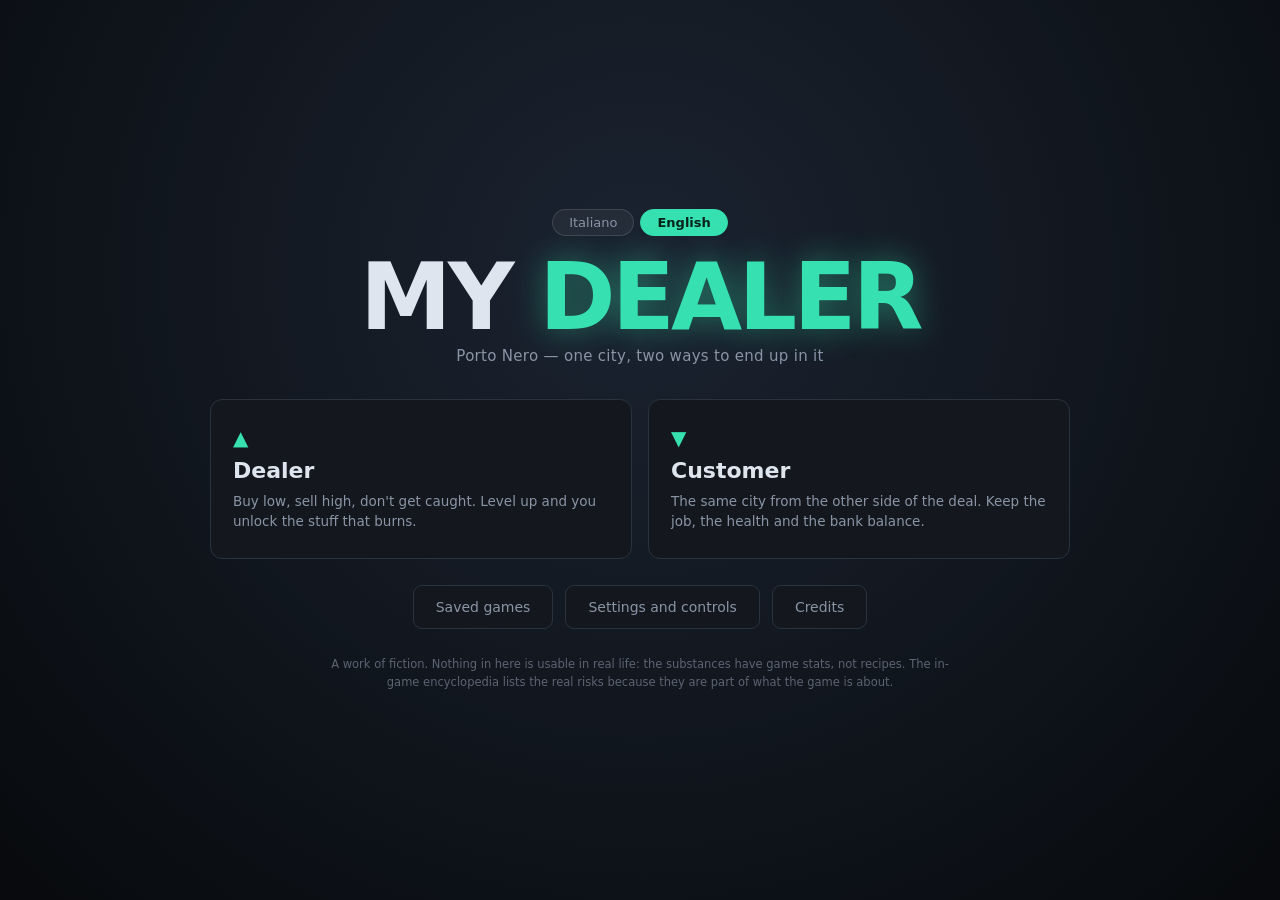
==== gioco.html @ 8abc5281 "My Dealer — build 2026-08-18 09:40" ====
<!DOCTYPE html>
<html lang="it">
<head>
<meta charset="utf-8" />
<meta name="viewport" content="width=device-width, initial-scale=1, maximum-scale=1, user-scalable=no, viewport-fit=cover" />
<meta name="mobile-web-app-capable" content="yes" />
<meta name="apple-mobile-web-app-capable" content="yes" />
<meta name="apple-mobile-web-app-status-bar-style" content="black-translucent" />
<meta name="theme-color" content="#0b0d10" />
<title>My Dealer — Porto Nero</title>
<link rel="icon" href="data:image/svg+xml,%3Csvg%20xmlns%3D%22http%3A%2F%2Fwww.w3.org%2F2000%2Fsvg%22%20viewBox%3D%220%200%2064%2064%22%3E%3Crect%20width%3D%2264%22%20height%3D%2264%22%20rx%3D%2214%22%20fill%3D%22%230b0d10%22%2F%3E%3Ctext%20x%3D%2232%22%20y%3D%2245%22%20font-family%3D%22Inter%2Csystem-ui%2Csans-serif%22%20font-size%3D%2238%22%20font-weight%3D%22900%22%20text-anchor%3D%22middle%22%20fill%3D%22%2336e0b0%22%3EM%3C%2Ftext%3E%3C%2Fsvg%3E" />
<link rel="stylesheet" href="./style.css?v=56e62c4a4919" />
<script>window.MYDEALER_IA_ENDPOINT="https://mura-m2.tail6d416d.ts.net:10000/mydealer-ia";</script>
</head>
<body>

<canvas id="scena"></canvas>
<div id="menu" class="schermo">
  <div class="menu-box">
    <div class="lingue" role="group" aria-label="Language">
      <button class="lingua" data-lingua="it" lang="it">Italiano</button>
      <button class="lingua" data-lingua="en" lang="en">English</button>
    </div>
    <h1 class="titolo">MY <span>DEALER</span></h1>
    <p class="sottotitolo" data-t="Porto Nero — una città, due modi di finirci dentro">Porto Nero — una città, due modi di finirci dentro</p>

    <div class="ruoli">
      <button class="ruolo" data-ruolo="dealer">
        <span class="ruolo-icona">▲</span>
        <strong data-t="Spacciatore">Spacciatore</strong>
        <em data-t="Comprare basso, vendere alto, non farsi prendere. Sali di livello e sblocchi merce che scotta.">Comprare basso, vendere alto, non farsi prendere. Sali di livello e sblocchi merce che scotta.</em>
      </button>
      <button class="ruolo" data-ruolo="cliente">
        <span class="ruolo-icona">▼</span>
        <strong data-t="Cliente">Cliente</strong>
        <em data-t="La stessa città dall'altra parte dello scambio. Tenere il lavoro, la salute e il conto in banca.">La stessa città dall'altra parte dello scambio. Tenere il lavoro, la salute e il conto in banca.</em>
      </button>
    </div>
    <section id="scelta-personaggio" class="scelta-personaggio" hidden aria-labelledby="scelta-personaggio-titolo">
      <button id="btn-indietro-ruolo" class="indietro" data-t="← Cambia ruolo">← Cambia ruolo</button>
      <p id="scelta-ruolo" class="scelta-ruolo"></p>
      <h2 id="scelta-personaggio-titolo" data-t="Scegli il tuo personaggio">Scegli il tuo personaggio</h2>
      <p class="scelta-aiuto" data-t="Solo aspetto: la storia e le statistiche restano uguali.">Solo aspetto: la storia e le statistiche restano uguali.</p>
      <div class="galleria-personaggi">
        <div id="personaggio-selezionato" class="personaggio-selezionato" aria-live="polite"></div>
        <div id="griglia-personaggi" class="griglia-personaggi" role="radiogroup" data-t-aria="Personaggi disponibili" aria-label="Personaggi disponibili"></div>
      </div>
      <div class="scelta-conferma">
        <label class="nome-giocatore" for="nome-giocatore">
          <span data-t="Come ti chiami?">Come ti chiami?</span>
          <input id="nome-giocatore" type="text" maxlength="24" autocomplete="nickname" data-t-ph="Inserisci il tuo nome" placeholder="Inserisci il tuo nome" />
          <small data-t="Questo sarà il tuo nome a Porto Nero.">Questo sarà il tuo nome a Porto Nero.</small>
        </label>
        <button id="btn-inizia-personaggio" class="btn-grande" data-t="Inizia la partita" disabled>Inizia la partita</button>
      </div>
    </section>

    <div class="menu-azioni">
      <button id="btn-continua" class="btn-grande" data-t="Continua la partita" hidden>Continua la partita</button>
      <button id="btn-caselle" class="btn-piano" data-t="Partite salvate">Partite salvate</button>
      <button id="btn-impostazioni" class="btn-piano" data-t="Impostazioni e comandi">Impostazioni e comandi</button>
      <button id="btn-info" class="btn-piano" data-t="Crediti">Crediti</button>
    </div>
    <p class="disclaimer" data-t="Opera di finzione. Nessuna informazione qui dentro è utilizzabile nella realtà: le sostanze hanno statistiche di gioco, non ricette. L'enciclopedia interna riporta i rischi reali perché fanno parte di ciò che il gioco racconta.">
      Opera di finzione. Nessuna informazione qui dentro è utilizzabile nella realtà: le sostanze
      hanno statistiche di gioco, non ricette. L'enciclopedia interna riporta i rischi reali perché
      fanno parte di ciò che il gioco racconta.
    </p>
  </div>
</div>
<div id="hud" hidden>
  <div class="hud-alto">
    <div id="obiettivo-corrente" class="riquadro obiettivo"></div>

    <div class="riquadro soldi">
      <div class="valore" id="hud-contanti">€ 0</div>
      <div class="etichetta" data-t="contanti">contanti</div>
    </div>

    <div class="riquadro tempo">
      <div class="valore" id="hud-ora">08:00</div>
      <div class="etichetta"><span id="hud-giorno" data-t="Giorno 1">Giorno 1</span> · <span id="hud-quartiere">—</span></div>
    </div>

    <div class="riquadro livello">
      <div class="etichetta nome-hud" id="hud-nome">—</div>
      <div class="valore" id="hud-livello">Lv 1</div>
      <div class="barra"><i id="hud-xp"></i></div>
    </div>

    <div class="riquadro heat">
      <div class="stelle" id="hud-stelle"></div>
      <div class="barra heat-barra"><i id="hud-heat"></i></div>
    </div>
  </div>
  <div class="hud-colonna-sx">
    <div class="hud-vitali" id="hud-vitali" hidden>
      <div class="vitale"><label data-t="Salute">Salute</label><div class="barra"><i id="v-salute"></i></div></div>
      <div class="vitale"><label data-t="Craving">Craving</label><div class="barra"><i id="v-craving"></i></div></div>
      <div class="vitale"><label data-t="Stamina">Stamina</label><div class="barra"><i id="v-stamina"></i></div></div>
    </div>

    <div class="zaino">
      <div class="zaino-testa">
        <span data-t="Zaino">Zaino</span>
        <span id="hud-capienza">0 / 60</span>
      </div>
      <div class="barra"><i id="hud-carico"></i></div>
      <ul id="hud-inventario"></ul>
    </div>
  </div>

  <div class="hud-radar">
    <canvas id="radar" width="200" height="200"></canvas>
    <div class="radar-legenda">
      <span class="pt verde"></span><span data-t="cliente">cliente</span>
      <span class="pt blu"></span><span data-t="polizia">polizia</span>
      <span class="pt giallo"></span><span data-t="spacciatori">spacciatori</span>
      <span class="pt viola quadrato"></span><span data-t="luoghi">luoghi</span>
    </div>
  </div>
  <div class="hud-scorciatoie" id="hud-scorciatoie">
    <button class="hud-mini storia" data-pannello="missioni" data-t-aria="Storia" data-t-titolo="Storia" aria-label="Storia" title="Storia">📖</button>
    <button class="hud-mini" data-pannello="telefono" data-t-aria="Cellulare" data-t-titolo="Cellulare" aria-label="Cellulare" title="Cellulare">📱</button>
    <button class="hud-mini" data-pannello="zaino" data-t-aria="Zaino" data-t-titolo="Zaino" aria-label="Zaino" title="Zaino">🎒</button>
    <button class="hud-mini" data-pannello="mercato" data-t-aria="Mercato" data-t-titolo="Mercato" aria-label="Mercato" title="Mercato">€</button>
    <button class="hud-mini" data-pannello="menu" data-t-aria="Menu" data-t-titolo="Menu" aria-label="Menu" title="Menu">☰</button>
  </div>

  <div id="prompt-interazione" class="prompt" hidden></div>
  <div id="hud-navigazione" class="hud-navigazione" hidden></div>
  <div id="chiamata-in-arrivo" class="chiamata-in-arrivo" hidden>
    <span class="chiamata-icona">☎</span><span><b id="chiamata-nome"></b><small data-t="Chiamata in arrivo">Chiamata in arrivo</small></span>
    <button id="chiamata-rifiuta" class="chiamata-rifiuta" data-t-aria="Rifiuta" aria-label="Rifiuta">×</button>
    <button id="chiamata-rispondi" class="chiamata-rispondi" data-t="Rispondi">Rispondi</button>
  </div>
  <div id="tostini"></div>
  <div class="hud-tasti" id="hud-tasti"></div>
</div>
<div id="pannello" class="schermo" hidden>
  <div class="pannello-box">
    <div class="pannello-testa">
      <h2 id="pannello-titolo">—</h2>
      <button id="pannello-chiudi" data-t-aria="Chiudi" aria-label="Chiudi">✕</button>
    </div>
    <div id="pannello-corpo"></div>
  </div>
</div>
<div id="dialogo" class="schermo trasparente" hidden>
  <div class="dialogo-box">
    <div class="dialogo-testa">
      <div>
        <h3 id="dialogo-nome">—</h3>
        <span id="dialogo-ruolo" class="tag">—</span>
      </div>
      <button id="dialogo-chiudi" data-t-aria="Chiudi" aria-label="Chiudi">✕</button>
    </div>
    <p id="dialogo-battuta" class="battuta">—</p>
    <div id="dialogo-corpo"></div>
    <div id="dialogo-azioni" class="dialogo-azioni"></div>
  </div>
</div>

<div id="velo-fine" class="schermo velo" hidden>
  <div class="fine-box">
    <h2 id="fine-titolo">—</h2>
    <p id="fine-testo">—</p>
    <button id="fine-ok" class="btn-grande" data-t="Continua">Continua</button>
  </div>
</div>

<div id="effetto-sballo"></div>
<div id="caricamento" class="schermo" hidden><div class="spinner"></div><p data-t="Costruisco Porto Nero…">Costruisco Porto Nero…</p></div>

<script type="module" src="./gioco.js?v=50b378410981"></script>
</body>
</html>
---- style.css ----
:root{--sfondo: #0b0d10;--pannello: #14181e;--pannello-alto: #1b212a;--bordo: #2a323e;--testo: #dfe5ee;--testo-fioco: #8a94a5;--neon: #36e0b0;--neon-2: #4d9bff;--oro: #f0c040;--male: #ff5a5a;--viola: #9b7bff;--raggio: 12px;--mono: ui-monospace, "SF Mono", "JetBrains Mono", Menlo, monospace}*{box-sizing:border-box;margin:0;padding:0}html,body{height:100%;background:var(--sfondo);color:var(--testo);font-family:Inter,system-ui,-apple-system,Segoe UI,sans-serif;overflow:hidden;-webkit-font-smoothing:antialiased}#scena{position:fixed;inset:0;width:100vw;height:100vh;height:100dvh;display:block}kbd{font-family:var(--mono);font-size:11px;background:var(--pannello-alto);border:1px solid var(--bordo);border-bottom-width:2px;border-radius:4px;padding:1px 5px;color:var(--testo)}button{font:inherit;color:inherit;cursor:pointer;border:none;background:none}.schermo{position:fixed;inset:0;z-index:40;display:flex;align-items:center;justify-content:center;background:radial-gradient(ellipse at 50% 30%,#1e2837d9,#080a0df7);backdrop-filter:blur(6px);padding:24px}.schermo.trasparente{background:linear-gradient(to top,#080a0deb,#080a0d59);backdrop-filter:blur(2px);align-items:flex-end;padding-bottom:6vh}.schermo[hidden]{display:none}#menu{overflow-y:auto}.menu-box{max-width:860px;width:100%;text-align:center}.lingue{display:flex;gap:6px;justify-content:center;margin-bottom:18px}.lingua{background:#ffffff0d;color:var(--testo-fioco);border:1px solid rgba(255,255,255,.12);border-radius:999px;padding:5px 16px;font-size:13px;cursor:pointer;transition:background .15s,color .15s,border-color .15s}.lingua:hover{color:#fff;border-color:#ffffff47}.lingua.attiva{background:var(--neon);border-color:var(--neon);color:#06231b;font-weight:700}.titolo{font-size:clamp(44px,9vw,92px);font-weight:900;letter-spacing:-.04em;line-height:.95;margin-bottom:6px}.titolo span{color:var(--neon);text-shadow:0 0 32px rgba(54,224,176,.45)}.sottotitolo{color:var(--testo-fioco);font-size:15px;margin-bottom:34px;letter-spacing:.02em}.ruoli{display:grid;grid-template-columns:1fr 1fr;gap:16px;margin-bottom:26px}.ruoli[hidden],.menu-azioni[hidden],.scelta-personaggio[hidden]{display:none}@media(max-width:700px){.ruoli{grid-template-columns:1fr}.menu-box{margin:auto 0;padding:18px 0}}.ruolo{background:var(--pannello);border:1px solid var(--bordo);border-radius:var(--raggio);padding:26px 22px;text-align:left;transition:.18s;display:flex;flex-direction:column;gap:8px}.ruolo:hover{border-color:var(--neon);background:var(--pannello-alto);transform:translateY(-3px)}.ruolo-icona{color:var(--neon);font-size:20px}.ruolo strong{font-size:22px;font-weight:800}.ruolo em{font-style:normal;color:var(--testo-fioco);font-size:13.5px;line-height:1.5}.scelta-personaggio{max-width:920px;margin:0 auto 18px;text-align:left}.indietro{color:var(--testo-fioco);font-size:13px;margin-bottom:15px}.indietro:hover{color:var(--neon)}.scelta-ruolo{color:var(--neon);font:700 11px var(--mono);text-transform:uppercase;letter-spacing:.12em;margin-bottom:5px}.scelta-personaggio h2{font-size:clamp(25px,4vw,38px);line-height:1}.scelta-aiuto{color:var(--testo-fioco);font-size:13px;margin:8px 0 16px}.galleria-personaggi{display:grid;grid-template-columns:minmax(230px,280px) minmax(0,1fr);gap:16px;align-items:stretch}.personaggio-selezionato{width:100%;min-height:332px;display:flex;justify-content:center;overflow:hidden;border:1px solid #2a4d50;border-radius:12px;background:#111922;box-shadow:inset 0 1px #ffffff0b,0 12px 30px #0003}.personaggio-selezionato img{width:100%;height:100%;object-fit:cover;object-position:center;filter:contrast(1.04) saturate(.94);user-select:none}.griglia-personaggi{display:grid;grid-template-columns:repeat(5,minmax(0,1fr));align-content:space-between;gap:10px}.carta-personaggio{position:relative;aspect-ratio:.75;min-height:0;overflow:hidden;border:1px solid var(--bordo);border-radius:9px;background:#11171e;padding:3px;transition:border-color .16s,background .16s,transform .16s,box-shadow .16s}.anteprima-avatar{display:block;width:100%;height:100%;object-fit:cover;object-position:center;border-radius:6px;filter:contrast(1.03) saturate(.92);user-select:none}.carta-personaggio:after{content:"";position:absolute;right:7px;top:7px;width:8px;height:8px;border-radius:50%;background:#ffffff57;box-shadow:0 1px 4px #0000008c}.carta-personaggio:hover{border-color:#7eaaa5;background:#17231f;transform:translateY(-2px)}.carta-personaggio[aria-checked=true]{border-color:var(--neon);background:#17231f;box-shadow:0 0 0 1px #36e0b06b,0 8px 22px #00000047}.carta-personaggio[aria-checked=true]:after{width:20px;height:20px;right:6px;top:6px;background:var(--neon);color:#06231b;content:"\2713";display:grid;place-items:center;font-size:13px;font-weight:900}.carta-personaggio:focus-visible{outline:2px solid #fff;outline-offset:3px}.scelta-conferma{display:flex;align-items:end;justify-content:flex-end;gap:14px;margin-top:15px}.nome-giocatore{display:grid;gap:5px;flex:1;max-width:330px;color:var(--testo);font-size:13px}.nome-giocatore input{min-height:42px;border:1px solid var(--bordo);border-radius:8px;background:#111922;color:var(--testo);padding:0 12px;font:600 15px var(--sans);outline:none}.nome-giocatore input:focus{border-color:var(--neon);box-shadow:0 0 0 3px #36e0b01f}.nome-giocatore small{color:var(--testo-fioco);font-size:11px}.btn-grande:disabled{cursor:not-allowed;opacity:.45;filter:grayscale(.55);transform:none}@media(max-width:700px){.galleria-personaggi{display:block}.griglia-personaggi{grid-template-columns:repeat(2,minmax(0,1fr));gap:8px}.scelta-personaggio{max-height:calc(100vh - 36px);overflow:auto;padding:2px 2px 12px}.personaggio-selezionato{width:144px;min-height:192px;margin:0 auto 12px}.carta-personaggio{max-height:190px}.scelta-conferma{align-items:stretch;flex-direction:column}.nome-giocatore{max-width:none}.scelta-conferma .btn-grande{width:100%}}.menu-azioni{display:flex;gap:12px;justify-content:center;margin-bottom:26px}.btn-grande{background:var(--neon);color:#06231b;font-weight:800;font-size:15px;padding:13px 30px;border-radius:9px;transition:.15s}.btn-grande:hover{filter:brightness(1.12);transform:translateY(-1px)}.btn-piano{background:var(--pannello);border:1px solid var(--bordo);color:var(--testo-fioco);padding:13px 22px;border-radius:9px;font-size:14px}.btn-piano:hover{color:var(--testo);border-color:var(--testo-fioco)}.disclaimer{color:#5c6472;font-size:11.5px;line-height:1.6;max-width:620px;margin:0 auto}#hud{position:fixed;inset:0;z-index:10;pointer-events:none;font-size:13px}#hud[hidden]{display:none}.hud-alto{position:absolute;top:14px;left:50%;transform:translate(-50%);display:flex;flex-wrap:wrap;gap:10px;align-items:flex-start;justify-content:center;max-width:calc(100vw - 32px)}.riquadro{background:#0f1217d1;border:1px solid var(--bordo);border-radius:10px;padding:8px 14px;min-width:92px;text-align:center;backdrop-filter:blur(8px)}.riquadro .valore{font-family:var(--mono);font-size:17px;font-weight:700;letter-spacing:-.02em}.riquadro .etichetta{font-size:10px;color:var(--testo-fioco);text-transform:uppercase;letter-spacing:.09em;margin-top:2px}.nome-hud{max-width:132px;overflow:hidden;text-overflow:ellipsis;white-space:nowrap}.soldi .valore{color:var(--neon)}.barra{height:5px;background:#232a34;border-radius:3px;overflow:hidden;margin-top:6px}.barra i{display:block;height:100%;width:0%;background:var(--neon-2);transition:width .25s;border-radius:3px}.heat-barra i{background:linear-gradient(90deg,var(--oro),var(--male))}.stelle{display:flex;gap:3px;justify-content:center;height:17px;align-items:center}.stelle span{color:#2f3743;font-size:15px;line-height:1}.stelle span.on{color:var(--male);text-shadow:0 0 10px rgba(255,90,90,.6)}.hud-colonna-sx{position:absolute;top:14px;left:16px;width:232px;display:flex;flex-direction:column;gap:10px;max-height:calc(100vh - 300px)}.hud-vitali{background:#0f1217d1;border:1px solid var(--bordo);border-radius:10px;padding:10px 12px;backdrop-filter:blur(8px);flex:0 0 auto}.hud-vitali[hidden]{display:none}.vitale{margin-bottom:8px}.vitale:last-child{margin-bottom:0}.vitale label{font-size:10px;text-transform:uppercase;letter-spacing:.08em;color:var(--testo-fioco)}#v-salute{background:#4ad07a}#v-craving{background:linear-gradient(90deg,var(--viola),var(--male))}#v-stamina{background:var(--oro)}.zaino{background:#0f1217d1;border:1px solid var(--bordo);border-radius:10px;padding:10px 12px;backdrop-filter:blur(8px);display:flex;flex-direction:column;min-height:0}.zaino-testa{display:flex;justify-content:space-between;font-size:11px;color:var(--testo-fioco);text-transform:uppercase;letter-spacing:.07em;flex:0 0 auto}#hud-inventario{list-style:none;margin-top:8px;flex:1 1 auto;min-height:0;overflow:auto}#hud-inventario li{display:flex;justify-content:space-between;padding:3px 0;font-size:12.5px;border-bottom:1px solid rgba(42,50,62,.5)}#hud-inventario li:last-child{border:none}#hud-inventario .q{font-family:var(--mono);color:var(--testo-fioco)}#hud-inventario .vuoto{color:#4d5665;font-style:italic;justify-content:center}.hud-radar{position:absolute;bottom:52px;left:16px;text-align:center}#radar{width:176px;height:176px;border-radius:50%;background:#0a0d11d9;border:1px solid var(--bordo);backdrop-filter:blur(8px)}.radar-legenda{font-size:10px;color:var(--testo-fioco);margin-top:6px;display:flex;gap:3px 7px;justify-content:center;align-items:center;flex-wrap:wrap}.pt{width:7px;height:7px;border-radius:50%;display:inline-block}.pt.verde{background:#36e07a}.pt.blu{background:#4d9bff}.pt.giallo{background:#f0c040}.pt.viola{background:#a875ff}.pt.quadrato{width:8px;height:8px;border-radius:1px}.prompt{position:absolute;bottom:22%;left:50%;transform:translate(-50%);background:#0f1217eb;border:1px solid var(--neon);border-radius:8px;padding:9px 18px;font-size:14px;box-shadow:0 0 26px #36e0b033}.prompt[hidden]{display:none}.prompt kbd{margin-right:6px;border-color:var(--neon);color:var(--neon)}.hud-navigazione{position:absolute;top:78px;left:50%;transform:translate(-50%);z-index:4;max-width:min(440px,calc(100vw - 32px));text-align:center;background:#4d1015ed;color:#ffe4e5;border:1px solid #ff4d54;border-radius:9px;padding:8px 14px;font-size:12px;line-height:1.35;box-shadow:0 0 22px #ff4d543d;backdrop-filter:blur(8px)}.hud-navigazione[hidden]{display:none}.chiamata-in-arrivo{position:absolute;top:14px;left:50%;z-index:12;transform:translate(-50%);display:flex;align-items:center;gap:9px;min-width:min(360px,calc(100vw - 24px));padding:8px 10px;border:1px solid #4edaa8;border-radius:11px;background:#0c231df5;box-shadow:0 0 26px #36e0b04d;color:var(--testo)}.chiamata-in-arrivo[hidden]{display:none}.chiamata-icona{width:29px;height:29px;display:grid;place-items:center;border-radius:50%;background:var(--neon);color:#09241d;font-size:16px;animation:chiamataPulsa .9s ease-in-out infinite alternate}.chiamata-in-arrivo b,.chiamata-in-arrivo small{display:block}.chiamata-in-arrivo b{font-size:12px}.chiamata-in-arrivo small{color:var(--testo-fioco);font-size:10px}.chiamata-in-arrivo button{min-height:30px;border-radius:8px;padding:0 10px;font-size:11px}.chiamata-rifiuta{margin-left:auto;background:#4a252a;color:#ffd9db;border:1px solid #96515a}.chiamata-rispondi{background:var(--neon);color:#08251c;font-weight:700}@keyframes chiamataPulsa{to{transform:scale(1.11);box-shadow:0 0 12px var(--neon)}}.riquadro.obiettivo{max-width:250px;text-align:right;min-width:0;font-size:12px;color:var(--testo-fioco);line-height:1.55;padding:8px 12px}.riquadro.obiettivo:empty{display:none}.riquadro.obiettivo b{color:var(--testo);display:block;font-size:12.5px;margin-bottom:3px}.riquadro.obiettivo .fatto{color:var(--neon);text-decoration:line-through;opacity:.6}.hud-scorciatoie{position:absolute;right:18px;top:92px;display:flex;flex-direction:column;gap:10px}.hud-mini{pointer-events:auto;touch-action:none;cursor:pointer;width:48px;height:48px;border-radius:14px;background:#131922cc;border:1px solid var(--bordo);color:var(--testo);font:inherit;font-size:18px;display:grid;place-items:center;backdrop-filter:blur(8px)}.hud-mini:hover{border-color:var(--testo-fioco)}.hud-mini.storia{border-color:var(--neon);color:var(--neon)}.hud-tasti{position:absolute;bottom:16px;left:200px;right:200px;text-align:center;font-size:11px;color:#59616f;line-height:1.9}.hud-tasti .riga{display:inline-block;max-width:100%;background:#0c0f149e;border-radius:8px;padding:3px 12px;backdrop-filter:blur(6px)}.hud-tasti .voce{white-space:nowrap}.hud-tasti .sep{opacity:.45;margin:0 3px}@media(max-width:1100px){.hud-tasti .voce.p2{display:none}}@media(max-width:780px){.hud-tasti .voce.p1{display:none}}#tostini{position:absolute;top:96px;left:50%;transform:translate(-50%);display:flex;flex-direction:column;gap:7px;align-items:center}.tostino{background:#14181ef0;border-left:3px solid var(--neon-2);border-radius:6px;padding:9px 16px;font-size:13px;max-width:440px;animation:entra .25s ease-out;box-shadow:0 6px 24px #00000080}.tostino.ok{border-color:var(--neon)}.tostino.male{border-color:var(--male)}.tostino.attenzione{border-color:var(--oro)}@keyframes entra{0%{opacity:0;transform:translateY(-10px)}}.pannello-box{background:var(--pannello);border:1px solid var(--bordo);border-radius:14px;width:min(920px,100%);max-height:84vh;display:flex;flex-direction:column;box-shadow:0 24px 80px #0009}.pannello-testa{display:flex;justify-content:space-between;align-items:center;padding:18px 22px;border-bottom:1px solid var(--bordo)}.pannello-testa h2{font-size:19px;font-weight:800;letter-spacing:-.01em}.pannello-testa button,.dialogo-testa button{color:var(--testo-fioco);font-size:18px;padding:4px 8px;border-radius:6px}.pannello-testa button:hover,.dialogo-testa button:hover{background:var(--pannello-alto);color:var(--testo)}#pannello-corpo{padding:20px 22px;overflow:auto}.griglia{display:grid;gap:10px}.griglia.due{grid-template-columns:1fr 1fr}.griglia.tre{grid-template-columns:repeat(3,1fr)}@media(max-width:760px){.griglia.due,.griglia.tre{grid-template-columns:1fr}}.casella{display:flex;flex-direction:column}.casella .riga-azione{margin-top:auto;padding-top:10px;flex-wrap:wrap}.casella.vuota{opacity:.72}.scheda{background:var(--pannello-alto);border:1px solid var(--bordo);border-radius:10px;padding:13px 15px}.scheda h4{font-size:14px;margin-bottom:5px;display:flex;justify-content:space-between;align-items:center;gap:8px}.scheda p{font-size:12.5px;color:var(--testo-fioco);line-height:1.55}.scheda.bloccata{opacity:.45}.tag{font-size:10px;text-transform:uppercase;letter-spacing:.08em;padding:2px 7px;border-radius:20px;border:1px solid var(--bordo);color:var(--testo-fioco);white-space:nowrap}.tag.t1{color:#5fbf6a;border-color:#5fbf6a55}.tag.t2{color:var(--viola);border-color:#9b7bff55}.tag.t3{color:var(--male);border-color:#d0505055}.tag.t4{color:#aab0bb;border-color:#8a8f9a55}.tag.su{color:var(--neon);border-color:#36e0b055}.tag.giu{color:var(--male);border-color:#ff5a5a55}table{width:100%;border-collapse:collapse;font-size:13px}th,td{text-align:left;padding:8px 10px;border-bottom:1px solid var(--bordo)}th{font-size:10.5px;text-transform:uppercase;letter-spacing:.08em;color:var(--testo-fioco);font-weight:600}td.num,th.num{text-align:right;font-family:var(--mono)}tr.evidenza td{background:#36e0b00f}.riga-azione{display:flex;gap:8px;align-items:center}.btn{background:var(--pannello-alto);border:1px solid var(--bordo);color:var(--testo);padding:7px 13px;border-radius:7px;font-size:12.5px;transition:.14s;white-space:nowrap}.btn:hover:not(:disabled){border-color:var(--neon);color:var(--neon)}.btn:disabled{opacity:.35;cursor:not-allowed}.btn.primario{background:var(--neon);color:#06231b;border-color:var(--neon);font-weight:700}.btn.primario:hover:not(:disabled){filter:brightness(1.1);color:#06231b}.btn.pericolo{border-color:#d0505055;color:var(--male)}.btn.pericolo:hover:not(:disabled){border-color:var(--male);background:#ff5a5a14;color:var(--male)}.nota{font-size:12px;color:var(--testo-fioco);line-height:1.6;margin-top:12px}.sezione-titolo{font-size:11px;text-transform:uppercase;letter-spacing:.1em;color:var(--testo-fioco);margin:20px 0 10px}.sezione-titolo:first-child{margin-top:0}input[type=range]{width:100%;accent-color:var(--neon)}input[type=number]{background:var(--sfondo);border:1px solid var(--bordo);border-radius:6px;color:var(--testo);padding:6px 8px;width:74px;font-family:var(--mono);font-size:13px}.dialogo-box{background:var(--pannello);border:1px solid var(--bordo);border-radius:14px;width:min(560px,100%);padding:20px 22px;box-shadow:0 24px 80px #000000a6}.dialogo-testa{display:flex;justify-content:space-between;align-items:flex-start;margin-bottom:12px}.dialogo-testa h3{font-size:17px;font-weight:800}.battuta{font-size:14px;line-height:1.6;color:var(--testo);margin-bottom:16px;font-style:italic}.dialogo-azioni{display:flex;gap:8px;margin-top:16px;flex-wrap:wrap}.dialogo-ia{margin-top:12px;padding-top:12px;border-top:1px solid var(--bordo)}.dialogo-ia label{display:block;margin-bottom:6px;color:var(--testo-fioco);font-size:11px;text-transform:uppercase;letter-spacing:.08em}.dialogo-ia-riga{display:flex;gap:7px}.dialogo-ia input{min-width:0;flex:1;background:var(--sfondo);color:var(--testo);border:1px solid var(--bordo);border-radius:7px;padding:8px 9px;font:inherit;font-size:13px}.dialogo-ia input:focus{outline:none;border-color:var(--neon)}.dialogo-ia small{display:block;min-height:15px;margin-top:5px;color:var(--testo-fioco);font-size:11px}.trattativa{background:var(--pannello-alto);border-radius:10px;padding:14px}.trattativa-riga{display:flex;justify-content:space-between;font-size:13px;padding:4px 0}.trattativa-riga b{font-family:var(--mono)}.trattativa select{background:var(--pannello);color:var(--testo);border:1px solid var(--bordo);border-radius:8px;padding:9px 10px;font:inherit;font-size:14px;margin-top:4px}.trattativa select:focus{outline:none;border-color:var(--neon)}.prezzo-grande{font-family:var(--mono);font-size:27px;font-weight:700;color:var(--neon);text-align:center;margin:8px 0}.umore{height:4px;background:#232a34;border-radius:2px;overflow:hidden;margin-top:10px}.umore i{display:block;height:100%;background:linear-gradient(90deg,var(--male),var(--oro),var(--neon));transition:width .2s}.velo{background:#06080bf2;z-index:60}.fine-box{max-width:520px;text-align:center}.fine-box h2{font-size:34px;font-weight:900;margin-bottom:14px;letter-spacing:-.02em}.fine-box p{color:var(--testo-fioco);line-height:1.7;margin-bottom:24px;font-size:14.5px}#effetto-sballo{position:fixed;inset:0;z-index:8;pointer-events:none;opacity:0;background:radial-gradient(ellipse at center,transparent 35%,rgba(155,123,255,.28) 100%);transition:opacity .6s}#effetto-sballo.rosso{background:radial-gradient(ellipse at center,transparent 20%,rgba(255,60,60,.4) 100%)}#caricamento{z-index:90;flex-direction:column;gap:18px;color:var(--testo-fioco);font-size:14px}.spinner{width:34px;height:34px;border:3px solid var(--bordo);border-top-color:var(--neon);border-radius:50%;animation:gira .8s linear infinite}@keyframes gira{to{transform:rotate(360deg)}}::-webkit-scrollbar{width:9px;height:9px}::-webkit-scrollbar-track{background:transparent}::-webkit-scrollbar-thumb{background:var(--bordo);border-radius:5px}::-webkit-scrollbar-thumb:hover{background:#3a4450}#cellulare{position:fixed;right:22px;bottom:22px;z-index:30;width:min(322px,calc(100vw - 28px));height:min(620px,calc(100dvh - 28px));pointer-events:auto;animation:telSu .22s ease-out}#cellulare[hidden]{display:none}@keyframes telSu{0%{opacity:0;transform:translateY(26px)}}.tel-corpo{width:100%;height:100%;background:#0a0c10;border:2px solid #262d38;border-radius:30px;box-shadow:0 24px 70px #000000bf,inset 0 0 0 1px #ffffff0a;display:flex;flex-direction:column;overflow:hidden;position:relative}.tel-notch{position:absolute;top:0;left:50%;transform:translate(-50%);width:104px;height:20px;background:#262d38;border-radius:0 0 12px 12px;z-index:2}.tel-barra{display:flex;justify-content:space-between;align-items:center;min-height:52px;padding:27px 18px 6px;font-size:11px;color:var(--testo-fioco);font-family:var(--mono);flex-shrink:0}.tel-barra #tel-titolo{flex:1;min-width:0;margin:0 8px;overflow:hidden;text-overflow:ellipsis;white-space:nowrap;text-align:center;color:var(--testo);font-family:inherit;font-weight:700;font-size:12px}.tel-azioni-barra{display:inline-flex;align-items:center;gap:7px}.tel-chiudi{width:24px;height:24px;border-radius:50%;padding:0;line-height:20px;color:#dce4ea;background:#252d37;border:1px solid #43505e;font-size:19px;font-family:Arial,sans-serif;cursor:pointer}.tel-chiudi:hover,.tel-chiudi:active{color:#fff;border-color:#ff6970;background:#5b2930}.tel-schermo{flex:1;min-height:0;overflow-y:auto;padding:12px 14px;display:flex;flex-direction:column}.tel-home{height:34px;flex-shrink:0;border-top:1px solid #1c222b;background:#0d1015;color:#4d5665}.tel-home:after{content:"";display:block;width:92px;height:4px;background:#39424f;border-radius:3px;margin:0 auto}.tel-home:hover:after{background:var(--neon)}.tel-griglia{display:grid;grid-template-columns:1fr 1fr;gap:12px}.tel-app{background:var(--pannello-alto);border:1px solid var(--bordo);border-radius:16px;padding:18px 10px;display:flex;flex-direction:column;align-items:center;gap:8px;font-size:12px;position:relative;transition:.15s}.tel-app:hover{border-color:var(--neon);transform:translateY(-2px)}.tel-icona{font-size:24px;color:var(--neon)}.tel-badge{position:absolute;top:8px;right:10px;background:var(--male);color:#fff;font-size:10px;font-style:normal;min-width:18px;height:18px;line-height:18px;border-radius:9px;padding:0 5px;font-weight:700}.tel-badge:empty,.tel-badge:has(:empty){display:none}.tel-lista{display:flex;flex-direction:column;gap:8px}.tel-riga{background:var(--pannello-alto);border:1px solid var(--bordo);border-radius:10px;padding:10px 12px;text-align:left;width:100%;transition:.14s}.tel-riga:hover{border-color:var(--neon)}.tel-riga-alto{display:flex;justify-content:space-between;align-items:center;font-size:13px}.tel-riga-basso{font-size:11.5px;color:var(--testo-fioco);margin-top:3px}.tel-ruolo{margin-left:auto;margin-right:7px;padding:2px 5px;border-radius:7px;font-size:8px;letter-spacing:.05em;text-transform:uppercase;color:var(--testo-fioco);border:1px solid var(--bordo)}.tel-ruolo.spacciatore{color:var(--oro);border-color:#866927}.tel-ruolo.cliente{color:var(--neon);border-color:#25785c}.tel-fiducia{color:var(--neon);font-size:9px;letter-spacing:1px}.tel-app-attivo{color:var(--oro)}.tel-chat{min-height:0;display:flex;flex-direction:column;gap:7px;overflow-y:auto;overscroll-behavior:contain;-webkit-overflow-scrolling:touch;touch-action:pan-y;padding-bottom:8px}.tel-schermo.tel-chat-attiva{min-height:0;overflow:hidden;display:grid;grid-template-rows:minmax(0,1fr) auto auto}.tel-schermo.tel-chat-attiva .tel-chat{min-height:0}.tel-bolla{max-width:82%;padding:8px 11px;border-radius:14px;font-size:13px;line-height:1.42;position:relative}.tel-bolla i{display:block;font-size:9px;opacity:.5;font-style:normal;margin-top:3px;text-align:right}.tel-bolla.lui{background:var(--pannello-alto);border:1px solid var(--bordo);align-self:flex-start;border-bottom-left-radius:4px}.tel-bolla.io{background:#1e5f4e;align-self:flex-end;border-bottom-right-radius:4px}.tel-mini-mappa{position:relative;display:block;overflow:hidden;width:100%;min-height:90px;margin-top:8px;padding:10px;text-align:left;color:var(--testo);background:#162029;border:1px solid #3d5965;border-radius:9px;cursor:pointer}.tel-mini-mappa:hover{border-color:#ff6970}.tel-mini-strade{position:absolute;inset:-18px;opacity:.6;background:repeating-linear-gradient(32deg,transparent 0 20px,#536876 21px 24px,transparent 25px 46px),repeating-linear-gradient(115deg,transparent 0 25px,#425762 26px 29px,transparent 30px 55px)}.tel-mini-mappa b{position:absolute;left:50%;top:36%;transform:translate(-50%,-50%);color:#ff4d54;font-size:25px;text-shadow:0 1px 4px #111}.tel-mini-mappa strong,.tel-mini-mappa small{position:relative;z-index:1;display:block}.tel-mini-mappa strong{margin-top:38px;font-size:12px}.tel-mini-mappa small{margin-top:2px;color:#b7c4ca;font-size:10px}.tel-scrivi{display:flex;gap:6px;margin-top:8px;flex-shrink:0}.tel-scrivi input{flex:1;background:var(--sfondo);border:1px solid var(--bordo);border-radius:18px;color:var(--testo);padding:9px 14px;font-size:13px;font-family:inherit}.tel-scrivi input:focus{outline:none;border-color:var(--neon)}.tel-scrivi button{background:var(--neon);color:#06231b;border-radius:18px;padding:0 15px;font-weight:700;font-size:12px}.tel-suggerimenti{display:flex;flex-wrap:wrap;gap:5px;margin-top:8px;flex-shrink:0}.tel-suggerimenti button{font-size:10.5px;background:var(--pannello-alto);border:1px solid var(--bordo);border-radius:12px;padding:4px 9px;color:var(--testo-fioco)}.tel-suggerimenti button:hover{color:var(--neon);border-color:var(--neon)}.tel-scheda{background:var(--pannello-alto);border:1px solid var(--bordo);border-radius:10px;padding:11px 13px;font-size:12px;line-height:1.55;margin-bottom:9px}.tel-scheda b{font-size:13px}.tel-fioco{color:var(--testo-fioco)}.tel-ok{color:var(--neon)}.tel-male{color:var(--male)}.tel-vuoto{color:var(--testo-fioco);font-size:12.5px;line-height:1.65;text-align:center;margin-top:40px}.tel-nota{font-size:11px;color:#59616f;line-height:1.6;margin-top:14px}.tel-btn-male{margin-top:10px;width:100%;border:1px solid #d0505055;color:var(--male);border-radius:8px;padding:8px;font-size:12px}.tel-btn-male:hover{background:#ff5a5a1a}.tel-scheda input{width:100%;margin-top:7px;background:var(--sfondo);border:1px solid var(--bordo);border-radius:8px;color:var(--testo);padding:7px 10px;font-size:12px;font-family:inherit}.tel-scheda input:focus{outline:none;border-color:var(--neon)}.tel-btn-ok{margin-top:9px;width:100%;background:var(--neon);color:#06231b;border-radius:8px;padding:8px;font-size:12px;font-weight:700}.tel-riga-box{display:flex;flex-direction:column}.tel-riga-azioni{display:flex;gap:6px;padding:4px 2px 0}.tel-riga-azioni button{font-size:10px;color:var(--testo-fioco);border:1px solid var(--bordo);border-radius:10px;padding:2px 8px}.tel-riga-azioni button:hover{color:var(--male);border-color:#d0505055}#touch{position:fixed;inset:0;z-index:8;pointer-events:none;touch-action:none}#touch[hidden]{display:none}.touch-zona{position:absolute;top:0;bottom:0;width:50%;pointer-events:auto;touch-action:none}#touch-sx{left:0}#touch-dx{right:0}#touch-stick{position:fixed;width:148px;height:148px;margin:-74px 0 0 -74px;border-radius:50%;border:2px solid #ffffff2e;background:#0c0f1444;pointer-events:none;backdrop-filter:blur(2px)}#touch-stick[hidden]{display:none}#touch-stick i{position:absolute;left:50%;top:50%;width:62px;height:62px;margin:0;border-radius:50%;transform:translate(-50%,-50%);background:#e8ecf24d;border:2px solid #ffffff5c}#touch-pulsanti{position:fixed;right:18px;bottom:22px;z-index:9;display:grid;grid-template-columns:repeat(2,auto);gap:12px;pointer-events:none}.touch-btn{pointer-events:auto;touch-action:none;width:74px;height:74px;border-radius:50%;background:#131922cc;border:2px solid #ffffff2e;color:var(--testo);font:inherit;font-size:14px;font-weight:600;display:grid;place-items:center}.touch-btn.grande{width:88px;height:88px;font-size:20px;border-color:var(--neon);color:var(--neon)}.touch-btn.premuto{background:var(--neon);color:#06131a}body.tattile .hud-tasti{right:210px}@media(max-width:900px){#hud{font-size:12px}.pannello-box{width:min(96vw,760px);max-height:88vh}.dialogo-box{width:min(94vw,560px)}#radar{width:140px;height:140px}.hud-tasti{left:168px;right:168px}body.tattile .hud-tasti{right:200px}#cellulare{right:calc(12px + env(safe-area-inset-right,0px));bottom:calc(12px + env(safe-area-inset-bottom,0px));width:min(322px,calc(100vw - 24px - env(safe-area-inset-right,0px)));height:min(620px,calc(100dvh - 24px - env(safe-area-inset-bottom,0px)));transform:none}}@media(max-width:1200px){.riquadro.obiettivo{order:9;flex-basis:100%;max-width:none;text-align:center}.hud-alto{left:264px;right:80px;transform:none;max-width:none}#tostini{top:190px}}@media(max-width:620px){.hud-alto{top:8px;left:8px;right:8px;max-width:none;gap:5px;justify-content:center}.hud-colonna-sx{top:146px}#tostini{top:256px}.riquadro{min-width:0;padding:5px 9px;border-radius:8px}.riquadro .etichetta{display:none}.riquadro .etichetta.nome-hud{display:block;max-width:76px;font-size:8px;letter-spacing:.05em}.riquadro .valore{font-size:14px}.stelle span{font-size:12px}.barra{margin-top:4px}.riquadro.obiettivo{font-size:11px;line-height:1.45;padding:6px 9px}.zaino{display:none}.hud-colonna-sx{max-height:none}#tostini{left:50%;width:92vw;align-items:stretch}.tostino{font-size:12px;padding:7px 11px;max-width:none}.hud-radar{bottom:62px;left:8px}#radar{width:96px;height:96px}.radar-legenda{font-size:9px;gap:4px;margin-top:4px}.hud-scorciatoie{top:150px;right:10px;gap:7px}.hud-mini{width:40px;height:40px;font-size:15px;border-radius:11px}.hud-tasti{left:140px;right:12px;font-size:9.5px;line-height:1.8;bottom:10px}body.tattile .hud-tasti{right:172px}.prompt{bottom:30%;font-size:12.5px;padding:7px 12px;max-width:88vw;text-align:center}.touch-btn{width:62px;height:62px;font-size:12px}.touch-btn.grande{width:74px;height:74px;font-size:18px}.pannello-box,.dialogo-box{padding:16px 14px}.tab-comandi td,.tab-comandi th{padding:6px 4px;font-size:12px}.btn.tasto{min-width:78px;font-size:11.5px}}@media(max-height:460px){.hud-alto{top:6px}.riquadro .etichetta{display:none}.riquadro .etichetta.nome-hud{display:block;max-width:74px;font-size:8px;letter-spacing:.04em}.zaino{display:none}.hud-colonna-sx{max-height:none}.hud-radar{bottom:34px}#radar{width:96px;height:96px}.radar-legenda{font-size:9px;margin-top:3px}.hud-scorciatoie{top:74px;gap:6px}.schermo{padding:10px}.pannello-box{max-height:94vh}}@media(pointer:coarse)and (orientation:landscape)and (max-height:540px){#hud{font-size:11px}.hud-alto{top:calc(5px + env(safe-area-inset-top,0px));left:calc(126px + env(safe-area-inset-left,0px));right:calc(8px + env(safe-area-inset-right,0px));transform:none;max-width:none;flex-wrap:nowrap;gap:4px;align-items:stretch;justify-content:center}.riquadro{min-width:0;padding:4px 7px;border-radius:7px}.riquadro .valore{font-size:13px}.riquadro .etichetta{display:none}.riquadro .etichetta.nome-hud{display:block;max-width:74px;font-size:8px;letter-spacing:.04em}.riquadro .barra{margin-top:3px;height:4px}.stelle{height:14px;gap:2px}.stelle span{font-size:12px}.riquadro.obiettivo{order:0;flex:0 1 clamp(172px,30vw,280px);flex-basis:clamp(172px,30vw,280px);max-width:clamp(172px,30vw,280px);min-width:0;max-height:64px;overflow:hidden;text-align:left;padding:5px 8px;font-size:10px;line-height:1.25}.riquadro.obiettivo b{display:block;margin-bottom:2px;font-size:10.5px;overflow:hidden;text-overflow:ellipsis;white-space:nowrap}.riquadro.obiettivo div:nth-of-type(n+2){display:none}.riquadro.obiettivo div:first-of-type{display:-webkit-box;overflow:hidden;-webkit-box-orient:vertical;-webkit-line-clamp:2}.hud-colonna-sx{top:calc(72px + env(safe-area-inset-top,0px));left:calc(8px + env(safe-area-inset-left,0px));width:112px;gap:6px;max-height:none}.hud-vitali{padding:6px 7px;border-radius:7px}.vitale{margin-bottom:4px}.vitale label{font-size:8px}.zaino{display:none}.hud-radar{left:calc(8px + env(safe-area-inset-left,0px));bottom:calc(10px + env(safe-area-inset-bottom,0px))}#radar{width:86px;height:86px}.radar-legenda{font-size:8px;gap:3px;margin-top:2px}.pt{width:6px;height:6px}.hud-scorciatoie{top:calc(76px + env(safe-area-inset-top,0px));right:calc(8px + env(safe-area-inset-right,0px));flex-direction:row;gap:4px}.hud-mini{width:40px;height:40px;border-radius:11px;font-size:15px}.hud-tasti{left:112px;right:148px;bottom:calc(4px + env(safe-area-inset-bottom,0px));font-size:9px;line-height:1.45}body.tattile .hud-tasti{right:148px}.hud-tasti .riga{padding:2px 7px}.prompt{bottom:25%;font-size:11px;padding:6px 10px;max-width:46vw}#tostini{top:calc(124px + env(safe-area-inset-top,0px));width:min(42vw,330px)}.tostino{font-size:11px;line-height:1.35;padding:6px 9px;max-width:none}#tostini .tostino:not(:last-child){display:none}#touch-stick{width:112px;height:112px;margin:-56px 0 0 -56px}#touch-stick i{width:46px;height:46px}#touch-pulsanti{right:calc(9px + env(safe-area-inset-right,0px));bottom:calc(8px + env(safe-area-inset-bottom,0px));gap:8px}.touch-btn{width:56px;height:56px;font-size:11px}.touch-btn.grande{width:64px;height:64px;font-size:18px}#cellulare{right:calc(8px + env(safe-area-inset-right,0px));bottom:calc(8px + env(safe-area-inset-bottom,0px));width:min(34vw,292px);height:min(84dvh,340px);transform:none}.tel-corpo{border-radius:20px}.tel-notch{width:76px;height:14px;border-radius:0 0 9px 9px}.tel-barra{min-height:38px;padding:18px 12px 4px;font-size:9px}.tel-barra #tel-titolo{font-size:10px}.tel-schermo{padding:8px 10px}.tel-home{height:26px}.tel-home:after{width:64px;height:3px}.tel-griglia{gap:7px}.tel-app{border-radius:10px;padding:9px 5px;gap:4px;font-size:10px}.tel-icona{font-size:18px}.tel-nota,.tel-riga-basso{font-size:10px}.tel-riga{padding:7px 8px}.tel-riga-alto{font-size:11px}.tel-bolla{padding:6px 8px;font-size:11px}.tel-scrivi input{padding:7px 9px;font-size:16px}.tel-scrivi button{padding:0 10px;font-size:10px}}.riga-spunta{display:flex;align-items:center;gap:9px;margin-top:10px;font-size:13px;cursor:pointer}.riga-spunta input{width:17px;height:17px;accent-color:var(--neon)}.tab-comandi td:first-child{color:var(--testo-fioco)}.btn.tasto{min-width:104px;font-family:var(--mono);font-size:12.5px;background:var(--pannello-alto);border:1px solid var(--bordo)}.btn.tasto:hover{border-color:var(--neon);color:var(--neon)}.btn.tasto.in-ascolto{border-color:var(--oro);color:var(--oro);background:#2a230f}.tel-puntini{display:flex;gap:5px;align-items:center;padding:12px 14px}.tel-puntini span{width:6px;height:6px;border-radius:50%;background:#8e99ab;animation:puntino 1.1s ease-in-out infinite}.tel-puntini span:nth-child(2){animation-delay:.16s}.tel-puntini span:nth-child(3){animation-delay:.32s}@keyframes puntino{0%,60%,to{transform:translateY(0);opacity:.45}30%{transform:translateY(-4px);opacity:1}}@media(prefers-reduced-motion:reduce){.tel-puntini span{animation:none}}
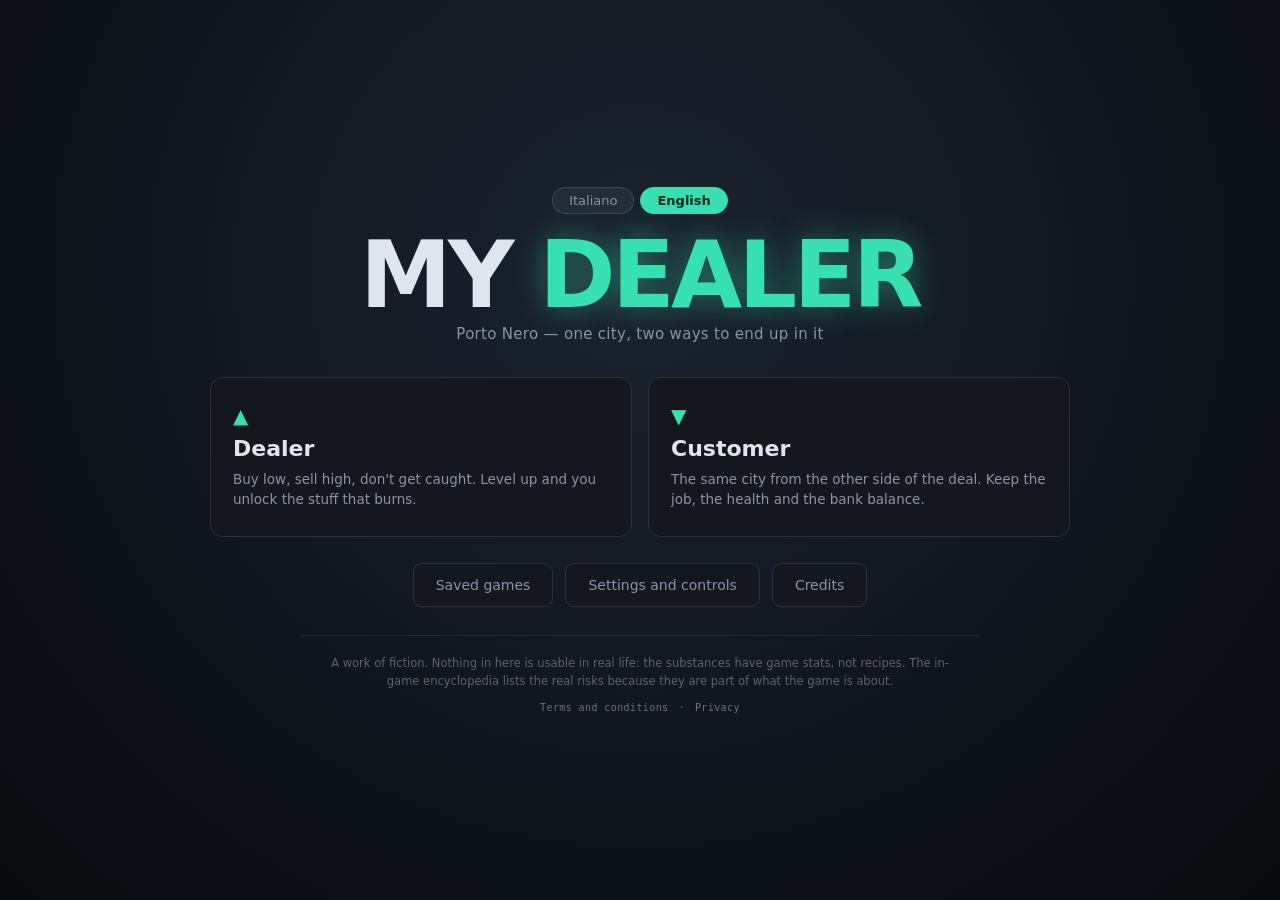
==== commit 941d22bb: "My Dealer — build 2026-08-18 19:07" ====
--- a/gioco.html
+++ b/gioco.html
@@ -9,7 +9,7 @@
 <meta name="theme-color" content="#0b0d10" />
 <title>My Dealer — Porto Nero</title>
 <link rel="icon" href="data:image/svg+xml,%3Csvg%20xmlns%3D%22http%3A%2F%2Fwww.w3.org%2F2000%2Fsvg%22%20viewBox%3D%220%200%2064%2064%22%3E%3Crect%20width%3D%2264%22%20height%3D%2264%22%20rx%3D%2214%22%20fill%3D%22%230b0d10%22%2F%3E%3Ctext%20x%3D%2232%22%20y%3D%2245%22%20font-family%3D%22Inter%2Csystem-ui%2Csans-serif%22%20font-size%3D%2238%22%20font-weight%3D%22900%22%20text-anchor%3D%22middle%22%20fill%3D%22%2336e0b0%22%3EM%3C%2Ftext%3E%3C%2Fsvg%3E" />
-<link rel="stylesheet" href="./style.css?v=56e62c4a4919" />
+<link rel="stylesheet" href="./style.css?v=cf862590ac92" />
 <script>window.MYDEALER_IA_ENDPOINT="https://mura-m2.tail6d416d.ts.net:10000/mydealer-ia";</script>
 </head>
 <body>
@@ -61,11 +61,18 @@
       <button id="btn-impostazioni" class="btn-piano" data-t="Impostazioni e comandi">Impostazioni e comandi</button>
       <button id="btn-info" class="btn-piano" data-t="Crediti">Crediti</button>
     </div>
-    <p class="disclaimer" data-t="Opera di finzione. Nessuna informazione qui dentro è utilizzabile nella realtà: le sostanze hanno statistiche di gioco, non ricette. L'enciclopedia interna riporta i rischi reali perché fanno parte di ciò che il gioco racconta.">
-      Opera di finzione. Nessuna informazione qui dentro è utilizzabile nella realtà: le sostanze
-      hanno statistiche di gioco, non ricette. L'enciclopedia interna riporta i rischi reali perché
-      fanno parte di ciò che il gioco racconta.
-    </p>
+    <footer class="menu-footer">
+      <p class="disclaimer" data-t="Opera di finzione. Nessuna informazione qui dentro è utilizzabile nella realtà: le sostanze hanno statistiche di gioco, non ricette. L'enciclopedia interna riporta i rischi reali perché fanno parte di ciò che il gioco racconta.">
+        Opera di finzione. Nessuna informazione qui dentro è utilizzabile nella realtà: le sostanze
+        hanno statistiche di gioco, non ricette. L'enciclopedia interna riporta i rischi reali perché
+        fanno parte di ciò che il gioco racconta.
+      </p>
+      <nav class="menu-legale" aria-label="Informazioni legali">
+        <a href="./terms.html" data-t="Termini e condizioni">Termini e condizioni</a>
+        <span aria-hidden="true">·</span>
+        <a href="./privacy.html" data-t="Privacy">Privacy</a>
+      </nav>
+    </footer>
   </div>
 </div>
 <div id="hud" hidden>
@@ -132,7 +139,7 @@
   <div id="chiamata-in-arrivo" class="chiamata-in-arrivo" hidden>
     <span class="chiamata-icona">☎</span><span><b id="chiamata-nome"></b><small data-t="Chiamata in arrivo">Chiamata in arrivo</small></span>
     <button id="chiamata-rifiuta" class="chiamata-rifiuta" data-t-aria="Rifiuta" aria-label="Rifiuta">×</button>
-    <button id="chiamata-rispondi" class="chiamata-rispondi" data-t="Rispondi">Rispondi</button>
+    <button id="chiamata-rispondi" class="chiamata-rispondi"><kbd id="chiamata-rispondi-tasto" class="chiamata-tasto">R</kbd> <span data-t="Rispondi">Rispondi</span></button>
   </div>
   <div id="tostini"></div>
   <div class="hud-tasti" id="hud-tasti"></div>
@@ -172,6 +179,6 @@
 <div id="effetto-sballo"></div>
 <div id="caricamento" class="schermo" hidden><div class="spinner"></div><p data-t="Costruisco Porto Nero…">Costruisco Porto Nero…</p></div>
 
-<script type="module" src="./gioco.js?v=50b378410981"></script>
+<script type="module" src="./gioco.js?v=393063153826"></script>
 </body>
 </html>
--- a/style.css
+++ b/style.css
@@ -1 +1 @@
-:root{--sfondo: #0b0d10;--pannello: #14181e;--pannello-alto: #1b212a;--bordo: #2a323e;--testo: #dfe5ee;--testo-fioco: #8a94a5;--neon: #36e0b0;--neon-2: #4d9bff;--oro: #f0c040;--male: #ff5a5a;--viola: #9b7bff;--raggio: 12px;--mono: ui-monospace, "SF Mono", "JetBrains Mono", Menlo, monospace}*{box-sizing:border-box;margin:0;padding:0}html,body{height:100%;background:var(--sfondo);color:var(--testo);font-family:Inter,system-ui,-apple-system,Segoe UI,sans-serif;overflow:hidden;-webkit-font-smoothing:antialiased}#scena{position:fixed;inset:0;width:100vw;height:100vh;height:100dvh;display:block}kbd{font-family:var(--mono);font-size:11px;background:var(--pannello-alto);border:1px solid var(--bordo);border-bottom-width:2px;border-radius:4px;padding:1px 5px;color:var(--testo)}button{font:inherit;color:inherit;cursor:pointer;border:none;background:none}.schermo{position:fixed;inset:0;z-index:40;display:flex;align-items:center;justify-content:center;background:radial-gradient(ellipse at 50% 30%,#1e2837d9,#080a0df7);backdrop-filter:blur(6px);padding:24px}.schermo.trasparente{background:linear-gradient(to top,#080a0deb,#080a0d59);backdrop-filter:blur(2px);align-items:flex-end;padding-bottom:6vh}.schermo[hidden]{display:none}#menu{overflow-y:auto}.menu-box{max-width:860px;width:100%;text-align:center}.lingue{display:flex;gap:6px;justify-content:center;margin-bottom:18px}.lingua{background:#ffffff0d;color:var(--testo-fioco);border:1px solid rgba(255,255,255,.12);border-radius:999px;padding:5px 16px;font-size:13px;cursor:pointer;transition:background .15s,color .15s,border-color .15s}.lingua:hover{color:#fff;border-color:#ffffff47}.lingua.attiva{background:var(--neon);border-color:var(--neon);color:#06231b;font-weight:700}.titolo{font-size:clamp(44px,9vw,92px);font-weight:900;letter-spacing:-.04em;line-height:.95;margin-bottom:6px}.titolo span{color:var(--neon);text-shadow:0 0 32px rgba(54,224,176,.45)}.sottotitolo{color:var(--testo-fioco);font-size:15px;margin-bottom:34px;letter-spacing:.02em}.ruoli{display:grid;grid-template-columns:1fr 1fr;gap:16px;margin-bottom:26px}.ruoli[hidden],.menu-azioni[hidden],.scelta-personaggio[hidden]{display:none}@media(max-width:700px){.ruoli{grid-template-columns:1fr}.menu-box{margin:auto 0;padding:18px 0}}.ruolo{background:var(--pannello);border:1px solid var(--bordo);border-radius:var(--raggio);padding:26px 22px;text-align:left;transition:.18s;display:flex;flex-direction:column;gap:8px}.ruolo:hover{border-color:var(--neon);background:var(--pannello-alto);transform:translateY(-3px)}.ruolo-icona{color:var(--neon);font-size:20px}.ruolo strong{font-size:22px;font-weight:800}.ruolo em{font-style:normal;color:var(--testo-fioco);font-size:13.5px;line-height:1.5}.scelta-personaggio{max-width:920px;margin:0 auto 18px;text-align:left}.indietro{color:var(--testo-fioco);font-size:13px;margin-bottom:15px}.indietro:hover{color:var(--neon)}.scelta-ruolo{color:var(--neon);font:700 11px var(--mono);text-transform:uppercase;letter-spacing:.12em;margin-bottom:5px}.scelta-personaggio h2{font-size:clamp(25px,4vw,38px);line-height:1}.scelta-aiuto{color:var(--testo-fioco);font-size:13px;margin:8px 0 16px}.galleria-personaggi{display:grid;grid-template-columns:minmax(230px,280px) minmax(0,1fr);gap:16px;align-items:stretch}.personaggio-selezionato{width:100%;min-height:332px;display:flex;justify-content:center;overflow:hidden;border:1px solid #2a4d50;border-radius:12px;background:#111922;box-shadow:inset 0 1px #ffffff0b,0 12px 30px #0003}.personaggio-selezionato img{width:100%;height:100%;object-fit:cover;object-position:center;filter:contrast(1.04) saturate(.94);user-select:none}.griglia-personaggi{display:grid;grid-template-columns:repeat(5,minmax(0,1fr));align-content:space-between;gap:10px}.carta-personaggio{position:relative;aspect-ratio:.75;min-height:0;overflow:hidden;border:1px solid var(--bordo);border-radius:9px;background:#11171e;padding:3px;transition:border-color .16s,background .16s,transform .16s,box-shadow .16s}.anteprima-avatar{display:block;width:100%;height:100%;object-fit:cover;object-position:center;border-radius:6px;filter:contrast(1.03) saturate(.92);user-select:none}.carta-personaggio:after{content:"";position:absolute;right:7px;top:7px;width:8px;height:8px;border-radius:50%;background:#ffffff57;box-shadow:0 1px 4px #0000008c}.carta-personaggio:hover{border-color:#7eaaa5;background:#17231f;transform:translateY(-2px)}.carta-personaggio[aria-checked=true]{border-color:var(--neon);background:#17231f;box-shadow:0 0 0 1px #36e0b06b,0 8px 22px #00000047}.carta-personaggio[aria-checked=true]:after{width:20px;height:20px;right:6px;top:6px;background:var(--neon);color:#06231b;content:"\2713";display:grid;place-items:center;font-size:13px;font-weight:900}.carta-personaggio:focus-visible{outline:2px solid #fff;outline-offset:3px}.scelta-conferma{display:flex;align-items:end;justify-content:flex-end;gap:14px;margin-top:15px}.nome-giocatore{display:grid;gap:5px;flex:1;max-width:330px;color:var(--testo);font-size:13px}.nome-giocatore input{min-height:42px;border:1px solid var(--bordo);border-radius:8px;background:#111922;color:var(--testo);padding:0 12px;font:600 15px var(--sans);outline:none}.nome-giocatore input:focus{border-color:var(--neon);box-shadow:0 0 0 3px #36e0b01f}.nome-giocatore small{color:var(--testo-fioco);font-size:11px}.btn-grande:disabled{cursor:not-allowed;opacity:.45;filter:grayscale(.55);transform:none}@media(max-width:700px){.galleria-personaggi{display:block}.griglia-personaggi{grid-template-columns:repeat(2,minmax(0,1fr));gap:8px}.scelta-personaggio{max-height:calc(100vh - 36px);overflow:auto;padding:2px 2px 12px}.personaggio-selezionato{width:144px;min-height:192px;margin:0 auto 12px}.carta-personaggio{max-height:190px}.scelta-conferma{align-items:stretch;flex-direction:column}.nome-giocatore{max-width:none}.scelta-conferma .btn-grande{width:100%}}.menu-azioni{display:flex;gap:12px;justify-content:center;margin-bottom:26px}.btn-grande{background:var(--neon);color:#06231b;font-weight:800;font-size:15px;padding:13px 30px;border-radius:9px;transition:.15s}.btn-grande:hover{filter:brightness(1.12);transform:translateY(-1px)}.btn-piano{background:var(--pannello);border:1px solid var(--bordo);color:var(--testo-fioco);padding:13px 22px;border-radius:9px;font-size:14px}.btn-piano:hover{color:var(--testo);border-color:var(--testo-fioco)}.disclaimer{color:#5c6472;font-size:11.5px;line-height:1.6;max-width:620px;margin:0 auto}#hud{position:fixed;inset:0;z-index:10;pointer-events:none;font-size:13px}#hud[hidden]{display:none}.hud-alto{position:absolute;top:14px;left:50%;transform:translate(-50%);display:flex;flex-wrap:wrap;gap:10px;align-items:flex-start;justify-content:center;max-width:calc(100vw - 32px)}.riquadro{background:#0f1217d1;border:1px solid var(--bordo);border-radius:10px;padding:8px 14px;min-width:92px;text-align:center;backdrop-filter:blur(8px)}.riquadro .valore{font-family:var(--mono);font-size:17px;font-weight:700;letter-spacing:-.02em}.riquadro .etichetta{font-size:10px;color:var(--testo-fioco);text-transform:uppercase;letter-spacing:.09em;margin-top:2px}.nome-hud{max-width:132px;overflow:hidden;text-overflow:ellipsis;white-space:nowrap}.soldi .valore{color:var(--neon)}.barra{height:5px;background:#232a34;border-radius:3px;overflow:hidden;margin-top:6px}.barra i{display:block;height:100%;width:0%;background:var(--neon-2);transition:width .25s;border-radius:3px}.heat-barra i{background:linear-gradient(90deg,var(--oro),var(--male))}.stelle{display:flex;gap:3px;justify-content:center;height:17px;align-items:center}.stelle span{color:#2f3743;font-size:15px;line-height:1}.stelle span.on{color:var(--male);text-shadow:0 0 10px rgba(255,90,90,.6)}.hud-colonna-sx{position:absolute;top:14px;left:16px;width:232px;display:flex;flex-direction:column;gap:10px;max-height:calc(100vh - 300px)}.hud-vitali{background:#0f1217d1;border:1px solid var(--bordo);border-radius:10px;padding:10px 12px;backdrop-filter:blur(8px);flex:0 0 auto}.hud-vitali[hidden]{display:none}.vitale{margin-bottom:8px}.vitale:last-child{margin-bottom:0}.vitale label{font-size:10px;text-transform:uppercase;letter-spacing:.08em;color:var(--testo-fioco)}#v-salute{background:#4ad07a}#v-craving{background:linear-gradient(90deg,var(--viola),var(--male))}#v-stamina{background:var(--oro)}.zaino{background:#0f1217d1;border:1px solid var(--bordo);border-radius:10px;padding:10px 12px;backdrop-filter:blur(8px);display:flex;flex-direction:column;min-height:0}.zaino-testa{display:flex;justify-content:space-between;font-size:11px;color:var(--testo-fioco);text-transform:uppercase;letter-spacing:.07em;flex:0 0 auto}#hud-inventario{list-style:none;margin-top:8px;flex:1 1 auto;min-height:0;overflow:auto}#hud-inventario li{display:flex;justify-content:space-between;padding:3px 0;font-size:12.5px;border-bottom:1px solid rgba(42,50,62,.5)}#hud-inventario li:last-child{border:none}#hud-inventario .q{font-family:var(--mono);color:var(--testo-fioco)}#hud-inventario .vuoto{color:#4d5665;font-style:italic;justify-content:center}.hud-radar{position:absolute;bottom:52px;left:16px;text-align:center}#radar{width:176px;height:176px;border-radius:50%;background:#0a0d11d9;border:1px solid var(--bordo);backdrop-filter:blur(8px)}.radar-legenda{font-size:10px;color:var(--testo-fioco);margin-top:6px;display:flex;gap:3px 7px;justify-content:center;align-items:center;flex-wrap:wrap}.pt{width:7px;height:7px;border-radius:50%;display:inline-block}.pt.verde{background:#36e07a}.pt.blu{background:#4d9bff}.pt.giallo{background:#f0c040}.pt.viola{background:#a875ff}.pt.quadrato{width:8px;height:8px;border-radius:1px}.prompt{position:absolute;bottom:22%;left:50%;transform:translate(-50%);background:#0f1217eb;border:1px solid var(--neon);border-radius:8px;padding:9px 18px;font-size:14px;box-shadow:0 0 26px #36e0b033}.prompt[hidden]{display:none}.prompt kbd{margin-right:6px;border-color:var(--neon);color:var(--neon)}.hud-navigazione{position:absolute;top:78px;left:50%;transform:translate(-50%);z-index:4;max-width:min(440px,calc(100vw - 32px));text-align:center;background:#4d1015ed;color:#ffe4e5;border:1px solid #ff4d54;border-radius:9px;padding:8px 14px;font-size:12px;line-height:1.35;box-shadow:0 0 22px #ff4d543d;backdrop-filter:blur(8px)}.hud-navigazione[hidden]{display:none}.chiamata-in-arrivo{position:absolute;top:14px;left:50%;z-index:12;transform:translate(-50%);display:flex;align-items:center;gap:9px;min-width:min(360px,calc(100vw - 24px));padding:8px 10px;border:1px solid #4edaa8;border-radius:11px;background:#0c231df5;box-shadow:0 0 26px #36e0b04d;color:var(--testo)}.chiamata-in-arrivo[hidden]{display:none}.chiamata-icona{width:29px;height:29px;display:grid;place-items:center;border-radius:50%;background:var(--neon);color:#09241d;font-size:16px;animation:chiamataPulsa .9s ease-in-out infinite alternate}.chiamata-in-arrivo b,.chiamata-in-arrivo small{display:block}.chiamata-in-arrivo b{font-size:12px}.chiamata-in-arrivo small{color:var(--testo-fioco);font-size:10px}.chiamata-in-arrivo button{min-height:30px;border-radius:8px;padding:0 10px;font-size:11px}.chiamata-rifiuta{margin-left:auto;background:#4a252a;color:#ffd9db;border:1px solid #96515a}.chiamata-rispondi{background:var(--neon);color:#08251c;font-weight:700}@keyframes chiamataPulsa{to{transform:scale(1.11);box-shadow:0 0 12px var(--neon)}}.riquadro.obiettivo{max-width:250px;text-align:right;min-width:0;font-size:12px;color:var(--testo-fioco);line-height:1.55;padding:8px 12px}.riquadro.obiettivo:empty{display:none}.riquadro.obiettivo b{color:var(--testo);display:block;font-size:12.5px;margin-bottom:3px}.riquadro.obiettivo .fatto{color:var(--neon);text-decoration:line-through;opacity:.6}.hud-scorciatoie{position:absolute;right:18px;top:92px;display:flex;flex-direction:column;gap:10px}.hud-mini{pointer-events:auto;touch-action:none;cursor:pointer;width:48px;height:48px;border-radius:14px;background:#131922cc;border:1px solid var(--bordo);color:var(--testo);font:inherit;font-size:18px;display:grid;place-items:center;backdrop-filter:blur(8px)}.hud-mini:hover{border-color:var(--testo-fioco)}.hud-mini.storia{border-color:var(--neon);color:var(--neon)}.hud-tasti{position:absolute;bottom:16px;left:200px;right:200px;text-align:center;font-size:11px;color:#59616f;line-height:1.9}.hud-tasti .riga{display:inline-block;max-width:100%;background:#0c0f149e;border-radius:8px;padding:3px 12px;backdrop-filter:blur(6px)}.hud-tasti .voce{white-space:nowrap}.hud-tasti .sep{opacity:.45;margin:0 3px}@media(max-width:1100px){.hud-tasti .voce.p2{display:none}}@media(max-width:780px){.hud-tasti .voce.p1{display:none}}#tostini{position:absolute;top:96px;left:50%;transform:translate(-50%);display:flex;flex-direction:column;gap:7px;align-items:center}.tostino{background:#14181ef0;border-left:3px solid var(--neon-2);border-radius:6px;padding:9px 16px;font-size:13px;max-width:440px;animation:entra .25s ease-out;box-shadow:0 6px 24px #00000080}.tostino.ok{border-color:var(--neon)}.tostino.male{border-color:var(--male)}.tostino.attenzione{border-color:var(--oro)}@keyframes entra{0%{opacity:0;transform:translateY(-10px)}}.pannello-box{background:var(--pannello);border:1px solid var(--bordo);border-radius:14px;width:min(920px,100%);max-height:84vh;display:flex;flex-direction:column;box-shadow:0 24px 80px #0009}.pannello-testa{display:flex;justify-content:space-between;align-items:center;padding:18px 22px;border-bottom:1px solid var(--bordo)}.pannello-testa h2{font-size:19px;font-weight:800;letter-spacing:-.01em}.pannello-testa button,.dialogo-testa button{color:var(--testo-fioco);font-size:18px;padding:4px 8px;border-radius:6px}.pannello-testa button:hover,.dialogo-testa button:hover{background:var(--pannello-alto);color:var(--testo)}#pannello-corpo{padding:20px 22px;overflow:auto}.griglia{display:grid;gap:10px}.griglia.due{grid-template-columns:1fr 1fr}.griglia.tre{grid-template-columns:repeat(3,1fr)}@media(max-width:760px){.griglia.due,.griglia.tre{grid-template-columns:1fr}}.casella{display:flex;flex-direction:column}.casella .riga-azione{margin-top:auto;padding-top:10px;flex-wrap:wrap}.casella.vuota{opacity:.72}.scheda{background:var(--pannello-alto);border:1px solid var(--bordo);border-radius:10px;padding:13px 15px}.scheda h4{font-size:14px;margin-bottom:5px;display:flex;justify-content:space-between;align-items:center;gap:8px}.scheda p{font-size:12.5px;color:var(--testo-fioco);line-height:1.55}.scheda.bloccata{opacity:.45}.tag{font-size:10px;text-transform:uppercase;letter-spacing:.08em;padding:2px 7px;border-radius:20px;border:1px solid var(--bordo);color:var(--testo-fioco);white-space:nowrap}.tag.t1{color:#5fbf6a;border-color:#5fbf6a55}.tag.t2{color:var(--viola);border-color:#9b7bff55}.tag.t3{color:var(--male);border-color:#d0505055}.tag.t4{color:#aab0bb;border-color:#8a8f9a55}.tag.su{color:var(--neon);border-color:#36e0b055}.tag.giu{color:var(--male);border-color:#ff5a5a55}table{width:100%;border-collapse:collapse;font-size:13px}th,td{text-align:left;padding:8px 10px;border-bottom:1px solid var(--bordo)}th{font-size:10.5px;text-transform:uppercase;letter-spacing:.08em;color:var(--testo-fioco);font-weight:600}td.num,th.num{text-align:right;font-family:var(--mono)}tr.evidenza td{background:#36e0b00f}.riga-azione{display:flex;gap:8px;align-items:center}.btn{background:var(--pannello-alto);border:1px solid var(--bordo);color:var(--testo);padding:7px 13px;border-radius:7px;font-size:12.5px;transition:.14s;white-space:nowrap}.btn:hover:not(:disabled){border-color:var(--neon);color:var(--neon)}.btn:disabled{opacity:.35;cursor:not-allowed}.btn.primario{background:var(--neon);color:#06231b;border-color:var(--neon);font-weight:700}.btn.primario:hover:not(:disabled){filter:brightness(1.1);color:#06231b}.btn.pericolo{border-color:#d0505055;color:var(--male)}.btn.pericolo:hover:not(:disabled){border-color:var(--male);background:#ff5a5a14;color:var(--male)}.nota{font-size:12px;color:var(--testo-fioco);line-height:1.6;margin-top:12px}.sezione-titolo{font-size:11px;text-transform:uppercase;letter-spacing:.1em;color:var(--testo-fioco);margin:20px 0 10px}.sezione-titolo:first-child{margin-top:0}input[type=range]{width:100%;accent-color:var(--neon)}input[type=number]{background:var(--sfondo);border:1px solid var(--bordo);border-radius:6px;color:var(--testo);padding:6px 8px;width:74px;font-family:var(--mono);font-size:13px}.dialogo-box{background:var(--pannello);border:1px solid var(--bordo);border-radius:14px;width:min(560px,100%);padding:20px 22px;box-shadow:0 24px 80px #000000a6}.dialogo-testa{display:flex;justify-content:space-between;align-items:flex-start;margin-bottom:12px}.dialogo-testa h3{font-size:17px;font-weight:800}.battuta{font-size:14px;line-height:1.6;color:var(--testo);margin-bottom:16px;font-style:italic}.dialogo-azioni{display:flex;gap:8px;margin-top:16px;flex-wrap:wrap}.dialogo-ia{margin-top:12px;padding-top:12px;border-top:1px solid var(--bordo)}.dialogo-ia label{display:block;margin-bottom:6px;color:var(--testo-fioco);font-size:11px;text-transform:uppercase;letter-spacing:.08em}.dialogo-ia-riga{display:flex;gap:7px}.dialogo-ia input{min-width:0;flex:1;background:var(--sfondo);color:var(--testo);border:1px solid var(--bordo);border-radius:7px;padding:8px 9px;font:inherit;font-size:13px}.dialogo-ia input:focus{outline:none;border-color:var(--neon)}.dialogo-ia small{display:block;min-height:15px;margin-top:5px;color:var(--testo-fioco);font-size:11px}.trattativa{background:var(--pannello-alto);border-radius:10px;padding:14px}.trattativa-riga{display:flex;justify-content:space-between;font-size:13px;padding:4px 0}.trattativa-riga b{font-family:var(--mono)}.trattativa select{background:var(--pannello);color:var(--testo);border:1px solid var(--bordo);border-radius:8px;padding:9px 10px;font:inherit;font-size:14px;margin-top:4px}.trattativa select:focus{outline:none;border-color:var(--neon)}.prezzo-grande{font-family:var(--mono);font-size:27px;font-weight:700;color:var(--neon);text-align:center;margin:8px 0}.umore{height:4px;background:#232a34;border-radius:2px;overflow:hidden;margin-top:10px}.umore i{display:block;height:100%;background:linear-gradient(90deg,var(--male),var(--oro),var(--neon));transition:width .2s}.velo{background:#06080bf2;z-index:60}.fine-box{max-width:520px;text-align:center}.fine-box h2{font-size:34px;font-weight:900;margin-bottom:14px;letter-spacing:-.02em}.fine-box p{color:var(--testo-fioco);line-height:1.7;margin-bottom:24px;font-size:14.5px}#effetto-sballo{position:fixed;inset:0;z-index:8;pointer-events:none;opacity:0;background:radial-gradient(ellipse at center,transparent 35%,rgba(155,123,255,.28) 100%);transition:opacity .6s}#effetto-sballo.rosso{background:radial-gradient(ellipse at center,transparent 20%,rgba(255,60,60,.4) 100%)}#caricamento{z-index:90;flex-direction:column;gap:18px;color:var(--testo-fioco);font-size:14px}.spinner{width:34px;height:34px;border:3px solid var(--bordo);border-top-color:var(--neon);border-radius:50%;animation:gira .8s linear infinite}@keyframes gira{to{transform:rotate(360deg)}}::-webkit-scrollbar{width:9px;height:9px}::-webkit-scrollbar-track{background:transparent}::-webkit-scrollbar-thumb{background:var(--bordo);border-radius:5px}::-webkit-scrollbar-thumb:hover{background:#3a4450}#cellulare{position:fixed;right:22px;bottom:22px;z-index:30;width:min(322px,calc(100vw - 28px));height:min(620px,calc(100dvh - 28px));pointer-events:auto;animation:telSu .22s ease-out}#cellulare[hidden]{display:none}@keyframes telSu{0%{opacity:0;transform:translateY(26px)}}.tel-corpo{width:100%;height:100%;background:#0a0c10;border:2px solid #262d38;border-radius:30px;box-shadow:0 24px 70px #000000bf,inset 0 0 0 1px #ffffff0a;display:flex;flex-direction:column;overflow:hidden;position:relative}.tel-notch{position:absolute;top:0;left:50%;transform:translate(-50%);width:104px;height:20px;background:#262d38;border-radius:0 0 12px 12px;z-index:2}.tel-barra{display:flex;justify-content:space-between;align-items:center;min-height:52px;padding:27px 18px 6px;font-size:11px;color:var(--testo-fioco);font-family:var(--mono);flex-shrink:0}.tel-barra #tel-titolo{flex:1;min-width:0;margin:0 8px;overflow:hidden;text-overflow:ellipsis;white-space:nowrap;text-align:center;color:var(--testo);font-family:inherit;font-weight:700;font-size:12px}.tel-azioni-barra{display:inline-flex;align-items:center;gap:7px}.tel-chiudi{width:24px;height:24px;border-radius:50%;padding:0;line-height:20px;color:#dce4ea;background:#252d37;border:1px solid #43505e;font-size:19px;font-family:Arial,sans-serif;cursor:pointer}.tel-chiudi:hover,.tel-chiudi:active{color:#fff;border-color:#ff6970;background:#5b2930}.tel-schermo{flex:1;min-height:0;overflow-y:auto;padding:12px 14px;display:flex;flex-direction:column}.tel-home{height:34px;flex-shrink:0;border-top:1px solid #1c222b;background:#0d1015;color:#4d5665}.tel-home:after{content:"";display:block;width:92px;height:4px;background:#39424f;border-radius:3px;margin:0 auto}.tel-home:hover:after{background:var(--neon)}.tel-griglia{display:grid;grid-template-columns:1fr 1fr;gap:12px}.tel-app{background:var(--pannello-alto);border:1px solid var(--bordo);border-radius:16px;padding:18px 10px;display:flex;flex-direction:column;align-items:center;gap:8px;font-size:12px;position:relative;transition:.15s}.tel-app:hover{border-color:var(--neon);transform:translateY(-2px)}.tel-icona{font-size:24px;color:var(--neon)}.tel-badge{position:absolute;top:8px;right:10px;background:var(--male);color:#fff;font-size:10px;font-style:normal;min-width:18px;height:18px;line-height:18px;border-radius:9px;padding:0 5px;font-weight:700}.tel-badge:empty,.tel-badge:has(:empty){display:none}.tel-lista{display:flex;flex-direction:column;gap:8px}.tel-riga{background:var(--pannello-alto);border:1px solid var(--bordo);border-radius:10px;padding:10px 12px;text-align:left;width:100%;transition:.14s}.tel-riga:hover{border-color:var(--neon)}.tel-riga-alto{display:flex;justify-content:space-between;align-items:center;font-size:13px}.tel-riga-basso{font-size:11.5px;color:var(--testo-fioco);margin-top:3px}.tel-ruolo{margin-left:auto;margin-right:7px;padding:2px 5px;border-radius:7px;font-size:8px;letter-spacing:.05em;text-transform:uppercase;color:var(--testo-fioco);border:1px solid var(--bordo)}.tel-ruolo.spacciatore{color:var(--oro);border-color:#866927}.tel-ruolo.cliente{color:var(--neon);border-color:#25785c}.tel-fiducia{color:var(--neon);font-size:9px;letter-spacing:1px}.tel-app-attivo{color:var(--oro)}.tel-chat{min-height:0;display:flex;flex-direction:column;gap:7px;overflow-y:auto;overscroll-behavior:contain;-webkit-overflow-scrolling:touch;touch-action:pan-y;padding-bottom:8px}.tel-schermo.tel-chat-attiva{min-height:0;overflow:hidden;display:grid;grid-template-rows:minmax(0,1fr) auto auto}.tel-schermo.tel-chat-attiva .tel-chat{min-height:0}.tel-bolla{max-width:82%;padding:8px 11px;border-radius:14px;font-size:13px;line-height:1.42;position:relative}.tel-bolla i{display:block;font-size:9px;opacity:.5;font-style:normal;margin-top:3px;text-align:right}.tel-bolla.lui{background:var(--pannello-alto);border:1px solid var(--bordo);align-self:flex-start;border-bottom-left-radius:4px}.tel-bolla.io{background:#1e5f4e;align-self:flex-end;border-bottom-right-radius:4px}.tel-mini-mappa{position:relative;display:block;overflow:hidden;width:100%;min-height:90px;margin-top:8px;padding:10px;text-align:left;color:var(--testo);background:#162029;border:1px solid #3d5965;border-radius:9px;cursor:pointer}.tel-mini-mappa:hover{border-color:#ff6970}.tel-mini-strade{position:absolute;inset:-18px;opacity:.6;background:repeating-linear-gradient(32deg,transparent 0 20px,#536876 21px 24px,transparent 25px 46px),repeating-linear-gradient(115deg,transparent 0 25px,#425762 26px 29px,transparent 30px 55px)}.tel-mini-mappa b{position:absolute;left:50%;top:36%;transform:translate(-50%,-50%);color:#ff4d54;font-size:25px;text-shadow:0 1px 4px #111}.tel-mini-mappa strong,.tel-mini-mappa small{position:relative;z-index:1;display:block}.tel-mini-mappa strong{margin-top:38px;font-size:12px}.tel-mini-mappa small{margin-top:2px;color:#b7c4ca;font-size:10px}.tel-scrivi{display:flex;gap:6px;margin-top:8px;flex-shrink:0}.tel-scrivi input{flex:1;background:var(--sfondo);border:1px solid var(--bordo);border-radius:18px;color:var(--testo);padding:9px 14px;font-size:13px;font-family:inherit}.tel-scrivi input:focus{outline:none;border-color:var(--neon)}.tel-scrivi button{background:var(--neon);color:#06231b;border-radius:18px;padding:0 15px;font-weight:700;font-size:12px}.tel-suggerimenti{display:flex;flex-wrap:wrap;gap:5px;margin-top:8px;flex-shrink:0}.tel-suggerimenti button{font-size:10.5px;background:var(--pannello-alto);border:1px solid var(--bordo);border-radius:12px;padding:4px 9px;color:var(--testo-fioco)}.tel-suggerimenti button:hover{color:var(--neon);border-color:var(--neon)}.tel-scheda{background:var(--pannello-alto);border:1px solid var(--bordo);border-radius:10px;padding:11px 13px;font-size:12px;line-height:1.55;margin-bottom:9px}.tel-scheda b{font-size:13px}.tel-fioco{color:var(--testo-fioco)}.tel-ok{color:var(--neon)}.tel-male{color:var(--male)}.tel-vuoto{color:var(--testo-fioco);font-size:12.5px;line-height:1.65;text-align:center;margin-top:40px}.tel-nota{font-size:11px;color:#59616f;line-height:1.6;margin-top:14px}.tel-btn-male{margin-top:10px;width:100%;border:1px solid #d0505055;color:var(--male);border-radius:8px;padding:8px;font-size:12px}.tel-btn-male:hover{background:#ff5a5a1a}.tel-scheda input{width:100%;margin-top:7px;background:var(--sfondo);border:1px solid var(--bordo);border-radius:8px;color:var(--testo);padding:7px 10px;font-size:12px;font-family:inherit}.tel-scheda input:focus{outline:none;border-color:var(--neon)}.tel-btn-ok{margin-top:9px;width:100%;background:var(--neon);color:#06231b;border-radius:8px;padding:8px;font-size:12px;font-weight:700}.tel-riga-box{display:flex;flex-direction:column}.tel-riga-azioni{display:flex;gap:6px;padding:4px 2px 0}.tel-riga-azioni button{font-size:10px;color:var(--testo-fioco);border:1px solid var(--bordo);border-radius:10px;padding:2px 8px}.tel-riga-azioni button:hover{color:var(--male);border-color:#d0505055}#touch{position:fixed;inset:0;z-index:8;pointer-events:none;touch-action:none}#touch[hidden]{display:none}.touch-zona{position:absolute;top:0;bottom:0;width:50%;pointer-events:auto;touch-action:none}#touch-sx{left:0}#touch-dx{right:0}#touch-stick{position:fixed;width:148px;height:148px;margin:-74px 0 0 -74px;border-radius:50%;border:2px solid #ffffff2e;background:#0c0f1444;pointer-events:none;backdrop-filter:blur(2px)}#touch-stick[hidden]{display:none}#touch-stick i{position:absolute;left:50%;top:50%;width:62px;height:62px;margin:0;border-radius:50%;transform:translate(-50%,-50%);background:#e8ecf24d;border:2px solid #ffffff5c}#touch-pulsanti{position:fixed;right:18px;bottom:22px;z-index:9;display:grid;grid-template-columns:repeat(2,auto);gap:12px;pointer-events:none}.touch-btn{pointer-events:auto;touch-action:none;width:74px;height:74px;border-radius:50%;background:#131922cc;border:2px solid #ffffff2e;color:var(--testo);font:inherit;font-size:14px;font-weight:600;display:grid;place-items:center}.touch-btn.grande{width:88px;height:88px;font-size:20px;border-color:var(--neon);color:var(--neon)}.touch-btn.premuto{background:var(--neon);color:#06131a}body.tattile .hud-tasti{right:210px}@media(max-width:900px){#hud{font-size:12px}.pannello-box{width:min(96vw,760px);max-height:88vh}.dialogo-box{width:min(94vw,560px)}#radar{width:140px;height:140px}.hud-tasti{left:168px;right:168px}body.tattile .hud-tasti{right:200px}#cellulare{right:calc(12px + env(safe-area-inset-right,0px));bottom:calc(12px + env(safe-area-inset-bottom,0px));width:min(322px,calc(100vw - 24px - env(safe-area-inset-right,0px)));height:min(620px,calc(100dvh - 24px - env(safe-area-inset-bottom,0px)));transform:none}}@media(max-width:1200px){.riquadro.obiettivo{order:9;flex-basis:100%;max-width:none;text-align:center}.hud-alto{left:264px;right:80px;transform:none;max-width:none}#tostini{top:190px}}@media(max-width:620px){.hud-alto{top:8px;left:8px;right:8px;max-width:none;gap:5px;justify-content:center}.hud-colonna-sx{top:146px}#tostini{top:256px}.riquadro{min-width:0;padding:5px 9px;border-radius:8px}.riquadro .etichetta{display:none}.riquadro .etichetta.nome-hud{display:block;max-width:76px;font-size:8px;letter-spacing:.05em}.riquadro .valore{font-size:14px}.stelle span{font-size:12px}.barra{margin-top:4px}.riquadro.obiettivo{font-size:11px;line-height:1.45;padding:6px 9px}.zaino{display:none}.hud-colonna-sx{max-height:none}#tostini{left:50%;width:92vw;align-items:stretch}.tostino{font-size:12px;padding:7px 11px;max-width:none}.hud-radar{bottom:62px;left:8px}#radar{width:96px;height:96px}.radar-legenda{font-size:9px;gap:4px;margin-top:4px}.hud-scorciatoie{top:150px;right:10px;gap:7px}.hud-mini{width:40px;height:40px;font-size:15px;border-radius:11px}.hud-tasti{left:140px;right:12px;font-size:9.5px;line-height:1.8;bottom:10px}body.tattile .hud-tasti{right:172px}.prompt{bottom:30%;font-size:12.5px;padding:7px 12px;max-width:88vw;text-align:center}.touch-btn{width:62px;height:62px;font-size:12px}.touch-btn.grande{width:74px;height:74px;font-size:18px}.pannello-box,.dialogo-box{padding:16px 14px}.tab-comandi td,.tab-comandi th{padding:6px 4px;font-size:12px}.btn.tasto{min-width:78px;font-size:11.5px}}@media(max-height:460px){.hud-alto{top:6px}.riquadro .etichetta{display:none}.riquadro .etichetta.nome-hud{display:block;max-width:74px;font-size:8px;letter-spacing:.04em}.zaino{display:none}.hud-colonna-sx{max-height:none}.hud-radar{bottom:34px}#radar{width:96px;height:96px}.radar-legenda{font-size:9px;margin-top:3px}.hud-scorciatoie{top:74px;gap:6px}.schermo{padding:10px}.pannello-box{max-height:94vh}}@media(pointer:coarse)and (orientation:landscape)and (max-height:540px){#hud{font-size:11px}.hud-alto{top:calc(5px + env(safe-area-inset-top,0px));left:calc(126px + env(safe-area-inset-left,0px));right:calc(8px + env(safe-area-inset-right,0px));transform:none;max-width:none;flex-wrap:nowrap;gap:4px;align-items:stretch;justify-content:center}.riquadro{min-width:0;padding:4px 7px;border-radius:7px}.riquadro .valore{font-size:13px}.riquadro .etichetta{display:none}.riquadro .etichetta.nome-hud{display:block;max-width:74px;font-size:8px;letter-spacing:.04em}.riquadro .barra{margin-top:3px;height:4px}.stelle{height:14px;gap:2px}.stelle span{font-size:12px}.riquadro.obiettivo{order:0;flex:0 1 clamp(172px,30vw,280px);flex-basis:clamp(172px,30vw,280px);max-width:clamp(172px,30vw,280px);min-width:0;max-height:64px;overflow:hidden;text-align:left;padding:5px 8px;font-size:10px;line-height:1.25}.riquadro.obiettivo b{display:block;margin-bottom:2px;font-size:10.5px;overflow:hidden;text-overflow:ellipsis;white-space:nowrap}.riquadro.obiettivo div:nth-of-type(n+2){display:none}.riquadro.obiettivo div:first-of-type{display:-webkit-box;overflow:hidden;-webkit-box-orient:vertical;-webkit-line-clamp:2}.hud-colonna-sx{top:calc(72px + env(safe-area-inset-top,0px));left:calc(8px + env(safe-area-inset-left,0px));width:112px;gap:6px;max-height:none}.hud-vitali{padding:6px 7px;border-radius:7px}.vitale{margin-bottom:4px}.vitale label{font-size:8px}.zaino{display:none}.hud-radar{left:calc(8px + env(safe-area-inset-left,0px));bottom:calc(10px + env(safe-area-inset-bottom,0px))}#radar{width:86px;height:86px}.radar-legenda{font-size:8px;gap:3px;margin-top:2px}.pt{width:6px;height:6px}.hud-scorciatoie{top:calc(76px + env(safe-area-inset-top,0px));right:calc(8px + env(safe-area-inset-right,0px));flex-direction:row;gap:4px}.hud-mini{width:40px;height:40px;border-radius:11px;font-size:15px}.hud-tasti{left:112px;right:148px;bottom:calc(4px + env(safe-area-inset-bottom,0px));font-size:9px;line-height:1.45}body.tattile .hud-tasti{right:148px}.hud-tasti .riga{padding:2px 7px}.prompt{bottom:25%;font-size:11px;padding:6px 10px;max-width:46vw}#tostini{top:calc(124px + env(safe-area-inset-top,0px));width:min(42vw,330px)}.tostino{font-size:11px;line-height:1.35;padding:6px 9px;max-width:none}#tostini .tostino:not(:last-child){display:none}#touch-stick{width:112px;height:112px;margin:-56px 0 0 -56px}#touch-stick i{width:46px;height:46px}#touch-pulsanti{right:calc(9px + env(safe-area-inset-right,0px));bottom:calc(8px + env(safe-area-inset-bottom,0px));gap:8px}.touch-btn{width:56px;height:56px;font-size:11px}.touch-btn.grande{width:64px;height:64px;font-size:18px}#cellulare{right:calc(8px + env(safe-area-inset-right,0px));bottom:calc(8px + env(safe-area-inset-bottom,0px));width:min(34vw,292px);height:min(84dvh,340px);transform:none}.tel-corpo{border-radius:20px}.tel-notch{width:76px;height:14px;border-radius:0 0 9px 9px}.tel-barra{min-height:38px;padding:18px 12px 4px;font-size:9px}.tel-barra #tel-titolo{font-size:10px}.tel-schermo{padding:8px 10px}.tel-home{height:26px}.tel-home:after{width:64px;height:3px}.tel-griglia{gap:7px}.tel-app{border-radius:10px;padding:9px 5px;gap:4px;font-size:10px}.tel-icona{font-size:18px}.tel-nota,.tel-riga-basso{font-size:10px}.tel-riga{padding:7px 8px}.tel-riga-alto{font-size:11px}.tel-bolla{padding:6px 8px;font-size:11px}.tel-scrivi input{padding:7px 9px;font-size:16px}.tel-scrivi button{padding:0 10px;font-size:10px}}.riga-spunta{display:flex;align-items:center;gap:9px;margin-top:10px;font-size:13px;cursor:pointer}.riga-spunta input{width:17px;height:17px;accent-color:var(--neon)}.tab-comandi td:first-child{color:var(--testo-fioco)}.btn.tasto{min-width:104px;font-family:var(--mono);font-size:12.5px;background:var(--pannello-alto);border:1px solid var(--bordo)}.btn.tasto:hover{border-color:var(--neon);color:var(--neon)}.btn.tasto.in-ascolto{border-color:var(--oro);color:var(--oro);background:#2a230f}.tel-puntini{display:flex;gap:5px;align-items:center;padding:12px 14px}.tel-puntini span{width:6px;height:6px;border-radius:50%;background:#8e99ab;animation:puntino 1.1s ease-in-out infinite}.tel-puntini span:nth-child(2){animation-delay:.16s}.tel-puntini span:nth-child(3){animation-delay:.32s}@keyframes puntino{0%,60%,to{transform:translateY(0);opacity:.45}30%{transform:translateY(-4px);opacity:1}}@media(prefers-reduced-motion:reduce){.tel-puntini span{animation:none}}
+:root{--sfondo: #0b0d10;--pannello: #14181e;--pannello-alto: #1b212a;--bordo: #2a323e;--testo: #dfe5ee;--testo-fioco: #8a94a5;--neon: #36e0b0;--neon-2: #4d9bff;--oro: #f0c040;--male: #ff5a5a;--viola: #9b7bff;--raggio: 12px;--mono: ui-monospace, "SF Mono", "JetBrains Mono", Menlo, monospace}*{box-sizing:border-box;margin:0;padding:0}html,body{height:100%;background:var(--sfondo);color:var(--testo);font-family:Inter,system-ui,-apple-system,Segoe UI,sans-serif;overflow:hidden;-webkit-font-smoothing:antialiased}#scena{position:fixed;inset:0;width:100vw;height:100vh;height:100dvh;display:block}kbd{font-family:var(--mono);font-size:11px;background:var(--pannello-alto);border:1px solid var(--bordo);border-bottom-width:2px;border-radius:4px;padding:1px 5px;color:var(--testo)}button{font:inherit;color:inherit;cursor:pointer;border:none;background:none}.schermo{position:fixed;inset:0;z-index:40;display:flex;align-items:center;justify-content:center;background:radial-gradient(ellipse at 50% 30%,#1e2837d9,#080a0df7);backdrop-filter:blur(6px);padding:24px}.schermo.trasparente{background:linear-gradient(to top,#080a0deb,#080a0d59);backdrop-filter:blur(2px);align-items:flex-end;padding-bottom:6vh}.schermo[hidden]{display:none}#menu{overflow-y:auto}.menu-box{max-width:860px;width:100%;text-align:center}.lingue{display:flex;gap:6px;justify-content:center;margin-bottom:18px}.lingua{background:#ffffff0d;color:var(--testo-fioco);border:1px solid rgba(255,255,255,.12);border-radius:999px;padding:5px 16px;font-size:13px;cursor:pointer;transition:background .15s,color .15s,border-color .15s}.lingua:hover{color:#fff;border-color:#ffffff47}.lingua.attiva{background:var(--neon);border-color:var(--neon);color:#06231b;font-weight:700}.titolo{font-size:clamp(44px,9vw,92px);font-weight:900;letter-spacing:-.04em;line-height:.95;margin-bottom:6px}.titolo span{color:var(--neon);text-shadow:0 0 32px rgba(54,224,176,.45)}.sottotitolo{color:var(--testo-fioco);font-size:15px;margin-bottom:34px;letter-spacing:.02em}.ruoli{display:grid;grid-template-columns:1fr 1fr;gap:16px;margin-bottom:26px}.ruoli[hidden],.menu-azioni[hidden],.scelta-personaggio[hidden]{display:none}@media(max-width:700px){.ruoli{grid-template-columns:1fr}.menu-box{margin:auto 0;padding:18px 0}}.ruolo{background:var(--pannello);border:1px solid var(--bordo);border-radius:var(--raggio);padding:26px 22px;text-align:left;transition:.18s;display:flex;flex-direction:column;gap:8px}.ruolo:hover{border-color:var(--neon);background:var(--pannello-alto);transform:translateY(-3px)}.ruolo-icona{color:var(--neon);font-size:20px}.ruolo strong{font-size:22px;font-weight:800}.ruolo em{font-style:normal;color:var(--testo-fioco);font-size:13.5px;line-height:1.5}.scelta-personaggio{max-width:920px;margin:0 auto 18px;text-align:left}.indietro{color:var(--testo-fioco);font-size:13px;margin-bottom:15px}.indietro:hover{color:var(--neon)}.scelta-ruolo{color:var(--neon);font:700 11px var(--mono);text-transform:uppercase;letter-spacing:.12em;margin-bottom:5px}.scelta-personaggio h2{font-size:clamp(25px,4vw,38px);line-height:1}.scelta-aiuto{color:var(--testo-fioco);font-size:13px;margin:8px 0 16px}.galleria-personaggi{display:grid;grid-template-columns:minmax(230px,280px) minmax(0,1fr);gap:16px;align-items:stretch}.personaggio-selezionato{width:100%;min-height:332px;display:flex;justify-content:center;overflow:hidden;border:1px solid #2a4d50;border-radius:12px;background:#111922;box-shadow:inset 0 1px #ffffff0b,0 12px 30px #0003}.personaggio-selezionato img{width:100%;height:100%;object-fit:cover;object-position:center;filter:contrast(1.04) saturate(.94);user-select:none}.griglia-personaggi{display:grid;grid-template-columns:repeat(5,minmax(0,1fr));align-content:space-between;gap:10px}.carta-personaggio{position:relative;aspect-ratio:.75;min-height:0;overflow:hidden;border:1px solid var(--bordo);border-radius:9px;background:#11171e;padding:3px;transition:border-color .16s,background .16s,transform .16s,box-shadow .16s}.anteprima-avatar{display:block;width:100%;height:100%;object-fit:cover;object-position:center;border-radius:6px;filter:contrast(1.03) saturate(.92);user-select:none}.carta-personaggio:after{content:"";position:absolute;right:7px;top:7px;width:8px;height:8px;border-radius:50%;background:#ffffff57;box-shadow:0 1px 4px #0000008c}.carta-personaggio:hover{border-color:#7eaaa5;background:#17231f;transform:translateY(-2px)}.carta-personaggio[aria-checked=true]{border-color:var(--neon);background:#17231f;box-shadow:0 0 0 1px #36e0b06b,0 8px 22px #00000047}.carta-personaggio[aria-checked=true]:after{width:20px;height:20px;right:6px;top:6px;background:var(--neon);color:#06231b;content:"\2713";display:grid;place-items:center;font-size:13px;font-weight:900}.carta-personaggio:focus-visible{outline:2px solid #fff;outline-offset:3px}.scelta-conferma{display:flex;align-items:end;justify-content:flex-end;gap:14px;margin-top:15px}.nome-giocatore{display:grid;gap:5px;flex:1;max-width:330px;color:var(--testo);font-size:13px}.nome-giocatore input{min-height:42px;border:1px solid var(--bordo);border-radius:8px;background:#111922;color:var(--testo);padding:0 12px;font:600 15px var(--sans);outline:none}.nome-giocatore input:focus{border-color:var(--neon);box-shadow:0 0 0 3px #36e0b01f}.nome-giocatore small{color:var(--testo-fioco);font-size:11px}.btn-grande:disabled{cursor:not-allowed;opacity:.45;filter:grayscale(.55);transform:none}@media(max-width:700px){.galleria-personaggi{display:block}.griglia-personaggi{grid-template-columns:repeat(2,minmax(0,1fr));gap:8px}.scelta-personaggio{max-height:calc(100vh - 36px);overflow:auto;padding:2px 2px 12px}.personaggio-selezionato{width:144px;min-height:192px;margin:0 auto 12px}.carta-personaggio{max-height:190px}.scelta-conferma{align-items:stretch;flex-direction:column}.nome-giocatore{max-width:none}.scelta-conferma .btn-grande{width:100%}}.menu-azioni{display:flex;gap:12px;justify-content:center;margin-bottom:26px}.btn-grande{background:var(--neon);color:#06231b;font-weight:800;font-size:15px;padding:13px 30px;border-radius:9px;transition:.15s}.btn-grande:hover{filter:brightness(1.12);transform:translateY(-1px)}.btn-piano{background:var(--pannello);border:1px solid var(--bordo);color:var(--testo-fioco);padding:13px 22px;border-radius:9px;font-size:14px}.btn-piano:hover{color:var(--testo);border-color:var(--testo-fioco)}.menu-footer{margin:28px auto 0;padding-top:18px;border-top:1px solid #ffffff12;max-width:680px}.disclaimer{color:#5c6472;font-size:11.5px;line-height:1.6;max-width:620px;margin:0 auto}.menu-legale{display:flex;justify-content:center;align-items:center;gap:10px;margin-top:12px;color:#687382;font:10px var(--mono);letter-spacing:.04em}.menu-legale a{color:inherit;text-decoration:none}.menu-legale a:hover,.menu-legale a:focus-visible{color:var(--neon);text-decoration:underline}#hud{position:fixed;inset:0;z-index:10;pointer-events:none;font-size:13px}#hud[hidden]{display:none}.hud-alto{position:absolute;top:14px;left:50%;transform:translate(-50%);display:flex;flex-wrap:wrap;gap:10px;align-items:flex-start;justify-content:center;max-width:calc(100vw - 32px)}.riquadro{background:#0f1217d1;border:1px solid var(--bordo);border-radius:10px;padding:8px 14px;min-width:92px;text-align:center;backdrop-filter:blur(8px)}.riquadro .valore{font-family:var(--mono);font-size:17px;font-weight:700;letter-spacing:-.02em}.riquadro .etichetta{font-size:10px;color:var(--testo-fioco);text-transform:uppercase;letter-spacing:.09em;margin-top:2px}.nome-hud{max-width:132px;overflow:hidden;text-overflow:ellipsis;white-space:nowrap}.soldi .valore{color:var(--neon)}.barra{height:5px;background:#232a34;border-radius:3px;overflow:hidden;margin-top:6px}.barra i{display:block;height:100%;width:0%;background:var(--neon-2);transition:width .25s;border-radius:3px}.heat-barra i{background:linear-gradient(90deg,var(--oro),var(--male))}.stelle{display:flex;gap:3px;justify-content:center;height:17px;align-items:center}.stelle span{color:#2f3743;font-size:15px;line-height:1}.stelle span.on{color:var(--male);text-shadow:0 0 10px rgba(255,90,90,.6)}.hud-colonna-sx{position:absolute;top:14px;left:16px;width:232px;display:flex;flex-direction:column;gap:10px;max-height:calc(100vh - 300px)}.hud-vitali{background:#0f1217d1;border:1px solid var(--bordo);border-radius:10px;padding:10px 12px;backdrop-filter:blur(8px);flex:0 0 auto}.hud-vitali[hidden]{display:none}.vitale{margin-bottom:8px}.vitale:last-child{margin-bottom:0}.vitale label{font-size:10px;text-transform:uppercase;letter-spacing:.08em;color:var(--testo-fioco)}#v-salute{background:#4ad07a}#v-craving{background:linear-gradient(90deg,var(--viola),var(--male))}#v-stamina{background:var(--oro)}.zaino{background:#0f1217d1;border:1px solid var(--bordo);border-radius:10px;padding:10px 12px;backdrop-filter:blur(8px);display:flex;flex-direction:column;min-height:0}.zaino-testa{display:flex;justify-content:space-between;font-size:11px;color:var(--testo-fioco);text-transform:uppercase;letter-spacing:.07em;flex:0 0 auto}#hud-inventario{list-style:none;margin-top:8px;flex:1 1 auto;min-height:0;overflow:auto}#hud-inventario li{display:flex;justify-content:space-between;padding:3px 0;font-size:12.5px;border-bottom:1px solid rgba(42,50,62,.5)}#hud-inventario li:last-child{border:none}#hud-inventario .q{font-family:var(--mono);color:var(--testo-fioco)}#hud-inventario .vuoto{color:#4d5665;font-style:italic;justify-content:center}.hud-radar{position:absolute;bottom:52px;left:16px;text-align:center}#radar{width:176px;height:176px;border-radius:50%;background:#0a0d11d9;border:1px solid var(--bordo);backdrop-filter:blur(8px)}.radar-legenda{font-size:10px;color:var(--testo-fioco);margin-top:6px;display:flex;gap:3px 7px;justify-content:center;align-items:center;flex-wrap:wrap}.pt{width:7px;height:7px;border-radius:50%;display:inline-block}.pt.verde{background:#36e07a}.pt.blu{background:#4d9bff}.pt.giallo{background:#f0c040}.pt.viola{background:#a875ff}.pt.quadrato{width:8px;height:8px;border-radius:1px}.prompt{position:absolute;bottom:22%;left:50%;transform:translate(-50%);background:#0f1217eb;border:1px solid var(--neon);border-radius:8px;padding:9px 18px;font-size:14px;box-shadow:0 0 26px #36e0b033}.prompt[hidden]{display:none}.prompt kbd{margin-right:6px;border-color:var(--neon);color:var(--neon)}.hud-navigazione{position:absolute;top:78px;left:50%;transform:translate(-50%);z-index:4;max-width:min(440px,calc(100vw - 32px));text-align:center;background:#4d1015ed;color:#ffe4e5;border:1px solid #ff4d54;border-radius:9px;padding:8px 14px;font-size:12px;line-height:1.35;box-shadow:0 0 22px #ff4d543d;backdrop-filter:blur(8px)}.hud-navigazione[hidden]{display:none}.chiamata-in-arrivo{position:absolute;top:14px;left:50%;z-index:12;transform:translate(-50%);display:flex;align-items:center;gap:9px;min-width:min(360px,calc(100vw - 24px));padding:8px 10px;border:1px solid #4edaa8;border-radius:11px;background:#0c231df5;box-shadow:0 0 26px #36e0b04d;color:var(--testo)}.chiamata-in-arrivo[hidden]{display:none}.chiamata-icona{width:29px;height:29px;display:grid;place-items:center;border-radius:50%;background:var(--neon);color:#09241d;font-size:16px;animation:chiamataPulsa .9s ease-in-out infinite alternate}.chiamata-in-arrivo b,.chiamata-in-arrivo small{display:block}.chiamata-in-arrivo b{font-size:12px}.chiamata-in-arrivo small{color:var(--testo-fioco);font-size:10px}.chiamata-in-arrivo button{min-height:30px;border-radius:8px;padding:0 10px;font-size:11px}.chiamata-rifiuta{margin-left:auto;background:#4a252a;color:#ffd9db;border:1px solid #96515a}.chiamata-rispondi{background:var(--neon);color:#08251c;font-weight:700}.chiamata-tasto{margin-right:3px;padding:1px 4px;border-radius:4px;background:#0000002e;color:inherit;font-size:10px}@media(pointer:coarse){.chiamata-tasto{display:none}}@keyframes chiamataPulsa{to{transform:scale(1.11);box-shadow:0 0 12px var(--neon)}}.riquadro.obiettivo{max-width:250px;text-align:right;min-width:0;font-size:12px;color:var(--testo-fioco);line-height:1.55;padding:8px 12px}.riquadro.obiettivo:empty{display:none}.riquadro.obiettivo b{color:var(--testo);display:block;font-size:12.5px;margin-bottom:3px}.riquadro.obiettivo .fatto{color:var(--neon);text-decoration:line-through;opacity:.6}.hud-scorciatoie{position:absolute;right:18px;top:92px;display:flex;flex-direction:column;gap:10px}.hud-mini{pointer-events:auto;touch-action:none;cursor:pointer;width:48px;height:48px;border-radius:14px;background:#131922cc;border:1px solid var(--bordo);color:var(--testo);font:inherit;font-size:18px;display:grid;place-items:center;backdrop-filter:blur(8px)}.hud-mini:hover{border-color:var(--testo-fioco)}.hud-mini.storia{border-color:var(--neon);color:var(--neon)}.hud-tasti{position:absolute;bottom:16px;left:200px;right:200px;text-align:center;font-size:11px;color:#59616f;line-height:1.9}.hud-tasti .riga{display:inline-block;max-width:100%;background:#0c0f149e;border-radius:8px;padding:3px 12px;backdrop-filter:blur(6px)}.hud-tasti .voce{white-space:nowrap}.hud-tasti .sep{opacity:.45;margin:0 3px}@media(max-width:1100px){.hud-tasti .voce.p2{display:none}}@media(max-width:780px){.hud-tasti .voce.p1{display:none}}#tostini{position:absolute;top:96px;left:50%;transform:translate(-50%);display:flex;flex-direction:column;gap:7px;align-items:center}.tostino{background:#14181ef0;border-left:3px solid var(--neon-2);border-radius:6px;padding:9px 16px;font-size:13px;max-width:440px;animation:entra .25s ease-out;box-shadow:0 6px 24px #00000080}.tostino.ok{border-color:var(--neon)}.tostino.male{border-color:var(--male)}.tostino.attenzione{border-color:var(--oro)}@keyframes entra{0%{opacity:0;transform:translateY(-10px)}}.pannello-box{background:var(--pannello);border:1px solid var(--bordo);border-radius:14px;width:min(920px,100%);max-height:84vh;display:flex;flex-direction:column;box-shadow:0 24px 80px #0009}.pannello-testa{display:flex;justify-content:space-between;align-items:center;padding:18px 22px;border-bottom:1px solid var(--bordo)}.pannello-testa h2{font-size:19px;font-weight:800;letter-spacing:-.01em}.pannello-testa button,.dialogo-testa button{color:var(--testo-fioco);font-size:18px;padding:4px 8px;border-radius:6px}.pannello-testa button:hover,.dialogo-testa button:hover{background:var(--pannello-alto);color:var(--testo)}#pannello-corpo{padding:20px 22px;overflow:auto}.griglia{display:grid;gap:10px}.griglia.due{grid-template-columns:1fr 1fr}.griglia.tre{grid-template-columns:repeat(3,1fr)}@media(max-width:760px){.griglia.due,.griglia.tre{grid-template-columns:1fr}}.casella{display:flex;flex-direction:column}.casella .riga-azione{margin-top:auto;padding-top:10px;flex-wrap:wrap}.casella.vuota{opacity:.72}.scheda{background:var(--pannello-alto);border:1px solid var(--bordo);border-radius:10px;padding:13px 15px}.scheda h4{font-size:14px;margin-bottom:5px;display:flex;justify-content:space-between;align-items:center;gap:8px}.scheda p{font-size:12.5px;color:var(--testo-fioco);line-height:1.55}.scheda.bloccata{opacity:.45}.tag{font-size:10px;text-transform:uppercase;letter-spacing:.08em;padding:2px 7px;border-radius:20px;border:1px solid var(--bordo);color:var(--testo-fioco);white-space:nowrap}.tag.t1{color:#5fbf6a;border-color:#5fbf6a55}.tag.t2{color:var(--viola);border-color:#9b7bff55}.tag.t3{color:var(--male);border-color:#d0505055}.tag.t4{color:#aab0bb;border-color:#8a8f9a55}.tag.su{color:var(--neon);border-color:#36e0b055}.tag.giu{color:var(--male);border-color:#ff5a5a55}table{width:100%;border-collapse:collapse;font-size:13px}th,td{text-align:left;padding:8px 10px;border-bottom:1px solid var(--bordo)}th{font-size:10.5px;text-transform:uppercase;letter-spacing:.08em;color:var(--testo-fioco);font-weight:600}td.num,th.num{text-align:right;font-family:var(--mono)}tr.evidenza td{background:#36e0b00f}.riga-azione{display:flex;gap:8px;align-items:center}.btn{background:var(--pannello-alto);border:1px solid var(--bordo);color:var(--testo);padding:7px 13px;border-radius:7px;font-size:12.5px;transition:.14s;white-space:nowrap}.btn:hover:not(:disabled){border-color:var(--neon);color:var(--neon)}.btn:disabled{opacity:.35;cursor:not-allowed}.btn.primario{background:var(--neon);color:#06231b;border-color:var(--neon);font-weight:700}.btn.primario:hover:not(:disabled){filter:brightness(1.1);color:#06231b}.btn.pericolo{border-color:#d0505055;color:var(--male)}.btn.pericolo:hover:not(:disabled){border-color:var(--male);background:#ff5a5a14;color:var(--male)}.nota{font-size:12px;color:var(--testo-fioco);line-height:1.6;margin-top:12px}.sezione-titolo{font-size:11px;text-transform:uppercase;letter-spacing:.1em;color:var(--testo-fioco);margin:20px 0 10px}.sezione-titolo:first-child{margin-top:0}input[type=range]{width:100%;accent-color:var(--neon)}input[type=number]{background:var(--sfondo);border:1px solid var(--bordo);border-radius:6px;color:var(--testo);padding:6px 8px;width:74px;font-family:var(--mono);font-size:13px}.dialogo-box{background:var(--pannello);border:1px solid var(--bordo);border-radius:14px;width:min(560px,100%);padding:20px 22px;box-shadow:0 24px 80px #000000a6}.dialogo-testa{display:flex;justify-content:space-between;align-items:flex-start;margin-bottom:12px}.dialogo-testa h3{font-size:17px;font-weight:800}.battuta{font-size:14px;line-height:1.6;color:var(--testo);margin-bottom:16px;font-style:italic}.dialogo-azioni{display:flex;gap:8px;margin-top:16px;flex-wrap:wrap}.dialogo-ia{margin-top:12px;padding-top:12px;border-top:1px solid var(--bordo)}.dialogo-ia label{display:block;margin-bottom:6px;color:var(--testo-fioco);font-size:11px;text-transform:uppercase;letter-spacing:.08em}.dialogo-ia-riga{display:flex;gap:7px}.dialogo-ia input{min-width:0;flex:1;background:var(--sfondo);color:var(--testo);border:1px solid var(--bordo);border-radius:7px;padding:8px 9px;font:inherit;font-size:13px}.dialogo-ia input:focus{outline:none;border-color:var(--neon)}.dialogo-ia small{display:block;min-height:15px;margin-top:5px;color:var(--testo-fioco);font-size:11px}.trattativa{background:var(--pannello-alto);border-radius:10px;padding:14px}.trattativa-riga{display:flex;justify-content:space-between;font-size:13px;padding:4px 0}.trattativa-riga b{font-family:var(--mono)}.trattativa select{background:var(--pannello);color:var(--testo);border:1px solid var(--bordo);border-radius:8px;padding:9px 10px;font:inherit;font-size:14px;margin-top:4px}.trattativa select:focus{outline:none;border-color:var(--neon)}.prezzo-grande{font-family:var(--mono);font-size:27px;font-weight:700;color:var(--neon);text-align:center;margin:8px 0}.umore{height:4px;background:#232a34;border-radius:2px;overflow:hidden;margin-top:10px}.umore i{display:block;height:100%;background:linear-gradient(90deg,var(--male),var(--oro),var(--neon));transition:width .2s}.velo{background:#06080bf2;z-index:60}.fine-box{max-width:520px;text-align:center}.fine-box h2{font-size:34px;font-weight:900;margin-bottom:14px;letter-spacing:-.02em}.fine-box p{color:var(--testo-fioco);line-height:1.7;margin-bottom:24px;font-size:14.5px}#effetto-sballo{position:fixed;inset:0;z-index:8;pointer-events:none;opacity:0;background:radial-gradient(ellipse at center,transparent 35%,rgba(155,123,255,.28) 100%);transition:opacity .6s}#effetto-sballo.rosso{background:radial-gradient(ellipse at center,transparent 20%,rgba(255,60,60,.4) 100%)}#caricamento{z-index:90;flex-direction:column;gap:18px;color:var(--testo-fioco);font-size:14px}.spinner{width:34px;height:34px;border:3px solid var(--bordo);border-top-color:var(--neon);border-radius:50%;animation:gira .8s linear infinite}@keyframes gira{to{transform:rotate(360deg)}}::-webkit-scrollbar{width:9px;height:9px}::-webkit-scrollbar-track{background:transparent}::-webkit-scrollbar-thumb{background:var(--bordo);border-radius:5px}::-webkit-scrollbar-thumb:hover{background:#3a4450}#cellulare{position:fixed;right:22px;bottom:22px;z-index:30;width:min(322px,calc(100vw - 28px));height:min(620px,calc(100dvh - 28px));pointer-events:auto;animation:telSu .22s ease-out}#cellulare[hidden]{display:none}@keyframes telSu{0%{opacity:0;transform:translateY(26px)}}.tel-corpo{width:100%;height:100%;background:#0a0c10;border:2px solid #262d38;border-radius:30px;box-shadow:0 24px 70px #000000bf,inset 0 0 0 1px #ffffff0a;display:flex;flex-direction:column;overflow:hidden;position:relative}.tel-notch{position:absolute;top:0;left:50%;transform:translate(-50%);width:104px;height:20px;background:#262d38;border-radius:0 0 12px 12px;z-index:2}.tel-barra{display:flex;justify-content:space-between;align-items:center;min-height:52px;padding:27px 18px 6px;font-size:11px;color:var(--testo-fioco);font-family:var(--mono);flex-shrink:0}.tel-barra #tel-titolo{flex:1;min-width:0;margin:0 8px;overflow:hidden;text-overflow:ellipsis;white-space:nowrap;text-align:center;color:var(--testo);font-family:inherit;font-weight:700;font-size:12px}.tel-azioni-barra{display:inline-flex;align-items:center;gap:7px}.tel-chiudi{width:24px;height:24px;border-radius:50%;padding:0;line-height:20px;color:#dce4ea;background:#252d37;border:1px solid #43505e;font-size:19px;font-family:Arial,sans-serif;cursor:pointer}.tel-chiudi:hover,.tel-chiudi:active{color:#fff;border-color:#ff6970;background:#5b2930}.tel-schermo{flex:1;min-height:0;overflow-y:auto;padding:12px 14px;display:flex;flex-direction:column}.tel-home{height:34px;flex-shrink:0;border-top:1px solid #1c222b;background:#0d1015;color:#4d5665}.tel-home:after{content:"";display:block;width:92px;height:4px;background:#39424f;border-radius:3px;margin:0 auto}.tel-home:hover:after{background:var(--neon)}.tel-griglia{display:grid;grid-template-columns:1fr 1fr;gap:12px}.tel-app{background:var(--pannello-alto);border:1px solid var(--bordo);border-radius:16px;padding:18px 10px;display:flex;flex-direction:column;align-items:center;gap:8px;font-size:12px;position:relative;transition:.15s}.tel-app:hover{border-color:var(--neon);transform:translateY(-2px)}.tel-icona{font-size:24px;color:var(--neon)}.tel-badge{position:absolute;top:8px;right:10px;background:var(--male);color:#fff;font-size:10px;font-style:normal;min-width:18px;height:18px;line-height:18px;border-radius:9px;padding:0 5px;font-weight:700}.tel-badge:empty,.tel-badge:has(:empty){display:none}.tel-lista{display:flex;flex-direction:column;gap:8px}.tel-riga{background:var(--pannello-alto);border:1px solid var(--bordo);border-radius:10px;padding:10px 12px;text-align:left;width:100%;transition:.14s}.tel-riga:hover{border-color:var(--neon)}.tel-riga-alto{display:flex;justify-content:space-between;align-items:center;font-size:13px}.tel-riga-basso{font-size:11.5px;color:var(--testo-fioco);margin-top:3px}.tel-ruolo{margin-left:auto;margin-right:7px;padding:2px 5px;border-radius:7px;font-size:8px;letter-spacing:.05em;text-transform:uppercase;color:var(--testo-fioco);border:1px solid var(--bordo)}.tel-ruolo.spacciatore{color:var(--oro);border-color:#866927}.tel-ruolo.cliente{color:var(--neon);border-color:#25785c}.tel-fiducia{color:var(--neon);font-size:9px;letter-spacing:1px}.tel-app-attivo{color:var(--oro)}.tel-chat{min-height:0;display:flex;flex-direction:column;gap:7px;overflow-y:auto;overscroll-behavior:contain;-webkit-overflow-scrolling:touch;touch-action:pan-y;padding-bottom:8px}.tel-schermo.tel-chat-attiva{min-height:0;overflow:hidden;display:grid;grid-template-rows:minmax(0,1fr) auto auto}.tel-schermo.tel-chat-attiva .tel-chat{min-height:0}.tel-bolla{max-width:82%;padding:8px 11px;border-radius:14px;font-size:13px;line-height:1.42;position:relative}.tel-bolla i{display:block;font-size:9px;opacity:.5;font-style:normal;margin-top:3px;text-align:right}.tel-bolla.lui{background:var(--pannello-alto);border:1px solid var(--bordo);align-self:flex-start;border-bottom-left-radius:4px}.tel-bolla.io{background:#1e5f4e;align-self:flex-end;border-bottom-right-radius:4px}.tel-mini-mappa{position:relative;display:block;overflow:hidden;width:100%;min-height:90px;margin-top:8px;padding:10px;text-align:left;color:var(--testo);background:#162029;border:1px solid #3d5965;border-radius:9px;cursor:pointer}.tel-mini-mappa:hover{border-color:#ff6970}.tel-mini-strade{position:absolute;inset:-18px;opacity:.6;background:repeating-linear-gradient(32deg,transparent 0 20px,#536876 21px 24px,transparent 25px 46px),repeating-linear-gradient(115deg,transparent 0 25px,#425762 26px 29px,transparent 30px 55px)}.tel-mini-mappa b{position:absolute;left:50%;top:36%;transform:translate(-50%,-50%);color:#ff4d54;font-size:25px;text-shadow:0 1px 4px #111}.tel-mini-mappa strong,.tel-mini-mappa small{position:relative;z-index:1;display:block}.tel-mini-mappa strong{margin-top:38px;font-size:12px}.tel-mini-mappa small{margin-top:2px;color:#b7c4ca;font-size:10px}.tel-scrivi{display:flex;gap:6px;margin-top:8px;flex-shrink:0}.tel-scrivi input{flex:1;background:var(--sfondo);border:1px solid var(--bordo);border-radius:18px;color:var(--testo);padding:9px 14px;font-size:13px;font-family:inherit}.tel-scrivi input:focus{outline:none;border-color:var(--neon)}.tel-scrivi button{background:var(--neon);color:#06231b;border-radius:18px;padding:0 15px;font-weight:700;font-size:12px}.tel-suggerimenti{display:flex;flex-wrap:wrap;gap:5px;margin-top:8px;flex-shrink:0}.tel-suggerimenti button{font-size:10.5px;background:var(--pannello-alto);border:1px solid var(--bordo);border-radius:12px;padding:4px 9px;color:var(--testo-fioco)}.tel-suggerimenti button:hover{color:var(--neon);border-color:var(--neon)}.tel-scheda{background:var(--pannello-alto);border:1px solid var(--bordo);border-radius:10px;padding:11px 13px;font-size:12px;line-height:1.55;margin-bottom:9px}.tel-scheda b{font-size:13px}.tel-fioco{color:var(--testo-fioco)}.tel-ok{color:var(--neon)}.tel-male{color:var(--male)}.tel-vuoto{color:var(--testo-fioco);font-size:12.5px;line-height:1.65;text-align:center;margin-top:40px}.tel-nota{font-size:11px;color:#59616f;line-height:1.6;margin-top:14px}.tel-btn-male{margin-top:10px;width:100%;border:1px solid #d0505055;color:var(--male);border-radius:8px;padding:8px;font-size:12px}.tel-btn-male:hover{background:#ff5a5a1a}.tel-scheda input{width:100%;margin-top:7px;background:var(--sfondo);border:1px solid var(--bordo);border-radius:8px;color:var(--testo);padding:7px 10px;font-size:12px;font-family:inherit}.tel-scheda input:focus{outline:none;border-color:var(--neon)}.tel-btn-ok{margin-top:9px;width:100%;background:var(--neon);color:#06231b;border-radius:8px;padding:8px;font-size:12px;font-weight:700}.tel-riga-box{display:flex;flex-direction:column}.tel-riga-azioni{display:flex;gap:6px;padding:4px 2px 0}.tel-riga-azioni button{font-size:10px;color:var(--testo-fioco);border:1px solid var(--bordo);border-radius:10px;padding:2px 8px}.tel-riga-azioni button:hover{color:var(--male);border-color:#d0505055}#touch{position:fixed;inset:0;z-index:8;pointer-events:none;touch-action:none}#touch[hidden]{display:none}.touch-zona{position:absolute;top:0;bottom:0;width:50%;pointer-events:auto;touch-action:none}#touch-sx{left:0}#touch-dx{right:0}#touch-stick{position:fixed;width:148px;height:148px;margin:-74px 0 0 -74px;border-radius:50%;border:2px solid #ffffff2e;background:#0c0f1444;pointer-events:none;backdrop-filter:blur(2px)}#touch-stick[hidden]{display:none}#touch-stick i{position:absolute;left:50%;top:50%;width:62px;height:62px;margin:0;border-radius:50%;transform:translate(-50%,-50%);background:#e8ecf24d;border:2px solid #ffffff5c}#touch-pulsanti{position:fixed;right:18px;bottom:22px;z-index:9;display:grid;grid-template-columns:repeat(2,auto);gap:12px;pointer-events:none}.touch-btn{pointer-events:auto;touch-action:none;width:74px;height:74px;border-radius:50%;background:#131922cc;border:2px solid #ffffff2e;color:var(--testo);font:inherit;font-size:14px;font-weight:600;display:grid;place-items:center}.touch-btn.grande{width:88px;height:88px;font-size:20px;border-color:var(--neon);color:var(--neon)}.touch-btn.premuto{background:var(--neon);color:#06131a}body.tattile .hud-tasti{right:210px}@media(max-width:900px){#hud{font-size:12px}.pannello-box{width:min(96vw,760px);max-height:88vh}.dialogo-box{width:min(94vw,560px)}#radar{width:140px;height:140px}.hud-tasti{left:168px;right:168px}body.tattile .hud-tasti{right:200px}#cellulare{right:calc(12px + env(safe-area-inset-right,0px));bottom:calc(12px + env(safe-area-inset-bottom,0px));width:min(322px,calc(100vw - 24px - env(safe-area-inset-right,0px)));height:min(620px,calc(100dvh - 24px - env(safe-area-inset-bottom,0px)));transform:none}}@media(max-width:1200px){.riquadro.obiettivo{order:9;flex-basis:100%;max-width:none;text-align:center}.hud-alto{left:264px;right:80px;transform:none;max-width:none}#tostini{top:190px}}@media(max-width:620px){.hud-alto{top:8px;left:8px;right:8px;max-width:none;gap:5px;justify-content:center}.hud-colonna-sx{top:146px}#tostini{top:256px}.riquadro{min-width:0;padding:5px 9px;border-radius:8px}.riquadro .etichetta{display:none}.riquadro .etichetta.nome-hud{display:block;max-width:76px;font-size:8px;letter-spacing:.05em}.riquadro .valore{font-size:14px}.stelle span{font-size:12px}.barra{margin-top:4px}.riquadro.obiettivo{font-size:11px;line-height:1.45;padding:6px 9px}.zaino{display:none}.hud-colonna-sx{max-height:none}#tostini{left:50%;width:92vw;align-items:stretch}.tostino{font-size:12px;padding:7px 11px;max-width:none}.hud-radar{bottom:62px;left:8px}#radar{width:96px;height:96px}.radar-legenda{font-size:9px;gap:4px;margin-top:4px}.hud-scorciatoie{top:150px;right:10px;gap:7px}.hud-mini{width:40px;height:40px;font-size:15px;border-radius:11px}.hud-tasti{left:140px;right:12px;font-size:9.5px;line-height:1.8;bottom:10px}body.tattile .hud-tasti{right:172px}.prompt{bottom:30%;font-size:12.5px;padding:7px 12px;max-width:88vw;text-align:center}.touch-btn{width:62px;height:62px;font-size:12px}.touch-btn.grande{width:74px;height:74px;font-size:18px}.pannello-box,.dialogo-box{padding:16px 14px}.tab-comandi td,.tab-comandi th{padding:6px 4px;font-size:12px}.btn.tasto{min-width:78px;font-size:11.5px}}@media(max-height:460px){.hud-alto{top:6px}.riquadro .etichetta{display:none}.riquadro .etichetta.nome-hud{display:block;max-width:74px;font-size:8px;letter-spacing:.04em}.zaino{display:none}.hud-colonna-sx{max-height:none}.hud-radar{bottom:34px}#radar{width:96px;height:96px}.radar-legenda{font-size:9px;margin-top:3px}.hud-scorciatoie{top:74px;gap:6px}.schermo{padding:10px}.pannello-box{max-height:94vh}}@media(pointer:coarse)and (orientation:landscape)and (max-height:540px){#hud{font-size:11px}.hud-alto{top:calc(5px + env(safe-area-inset-top,0px));left:calc(126px + env(safe-area-inset-left,0px));right:calc(8px + env(safe-area-inset-right,0px));transform:none;max-width:none;flex-wrap:nowrap;gap:4px;align-items:stretch;justify-content:center}.riquadro{min-width:0;padding:4px 7px;border-radius:7px}.riquadro .valore{font-size:13px}.riquadro .etichetta{display:none}.riquadro .etichetta.nome-hud{display:block;max-width:74px;font-size:8px;letter-spacing:.04em}.riquadro .barra{margin-top:3px;height:4px}.stelle{height:14px;gap:2px}.stelle span{font-size:12px}.riquadro.obiettivo{order:0;flex:0 1 clamp(172px,30vw,280px);flex-basis:clamp(172px,30vw,280px);max-width:clamp(172px,30vw,280px);min-width:0;max-height:64px;overflow:hidden;text-align:left;padding:5px 8px;font-size:10px;line-height:1.25}.riquadro.obiettivo b{display:block;margin-bottom:2px;font-size:10.5px;overflow:hidden;text-overflow:ellipsis;white-space:nowrap}.riquadro.obiettivo div:nth-of-type(n+2){display:none}.riquadro.obiettivo div:first-of-type{display:-webkit-box;overflow:hidden;-webkit-box-orient:vertical;-webkit-line-clamp:2}.hud-colonna-sx{top:calc(72px + env(safe-area-inset-top,0px));left:calc(8px + env(safe-area-inset-left,0px));width:112px;gap:6px;max-height:none}.hud-vitali{padding:6px 7px;border-radius:7px}.vitale{margin-bottom:4px}.vitale label{font-size:8px}.zaino{display:none}.hud-radar{left:calc(8px + env(safe-area-inset-left,0px));bottom:calc(10px + env(safe-area-inset-bottom,0px))}#radar{width:86px;height:86px}.radar-legenda{font-size:8px;gap:3px;margin-top:2px}.pt{width:6px;height:6px}.hud-scorciatoie{top:calc(76px + env(safe-area-inset-top,0px));right:calc(8px + env(safe-area-inset-right,0px));flex-direction:row;gap:4px}.hud-mini{width:40px;height:40px;border-radius:11px;font-size:15px}.hud-tasti{left:112px;right:148px;bottom:calc(4px + env(safe-area-inset-bottom,0px));font-size:9px;line-height:1.45}body.tattile .hud-tasti{right:148px}.hud-tasti .riga{padding:2px 7px}.prompt{bottom:25%;font-size:11px;padding:6px 10px;max-width:46vw}#tostini{top:calc(124px + env(safe-area-inset-top,0px));width:min(42vw,330px)}.tostino{font-size:11px;line-height:1.35;padding:6px 9px;max-width:none}#tostini .tostino:not(:last-child){display:none}#touch-stick{width:112px;height:112px;margin:-56px 0 0 -56px}#touch-stick i{width:46px;height:46px}#touch-pulsanti{right:calc(9px + env(safe-area-inset-right,0px));bottom:calc(8px + env(safe-area-inset-bottom,0px));gap:8px}.touch-btn{width:56px;height:56px;font-size:11px}.touch-btn.grande{width:64px;height:64px;font-size:18px}#cellulare{right:calc(8px + env(safe-area-inset-right,0px));bottom:calc(8px + env(safe-area-inset-bottom,0px));width:min(34vw,292px);height:min(84dvh,340px);transform:none}.tel-corpo{border-radius:20px}.tel-notch{width:76px;height:14px;border-radius:0 0 9px 9px}.tel-barra{min-height:38px;padding:18px 12px 4px;font-size:9px}.tel-barra #tel-titolo{font-size:10px}.tel-schermo{padding:8px 10px}.tel-home{height:26px}.tel-home:after{width:64px;height:3px}.tel-griglia{gap:7px}.tel-app{border-radius:10px;padding:9px 5px;gap:4px;font-size:10px}.tel-icona{font-size:18px}.tel-nota,.tel-riga-basso{font-size:10px}.tel-riga{padding:7px 8px}.tel-riga-alto{font-size:11px}.tel-bolla{padding:6px 8px;font-size:11px}.tel-scrivi input{padding:7px 9px;font-size:16px}.tel-scrivi button{padding:0 10px;font-size:10px}}.riga-spunta{display:flex;align-items:center;gap:9px;margin-top:10px;font-size:13px;cursor:pointer}.riga-spunta input{width:17px;height:17px;accent-color:var(--neon)}.tab-comandi td:first-child{color:var(--testo-fioco)}.btn.tasto{min-width:104px;font-family:var(--mono);font-size:12.5px;background:var(--pannello-alto);border:1px solid var(--bordo)}.btn.tasto:hover{border-color:var(--neon);color:var(--neon)}.btn.tasto.in-ascolto{border-color:var(--oro);color:var(--oro);background:#2a230f}.tel-puntini{display:flex;gap:5px;align-items:center;padding:12px 14px}.tel-puntini span{width:6px;height:6px;border-radius:50%;background:#8e99ab;animation:puntino 1.1s ease-in-out infinite}.tel-puntini span:nth-child(2){animation-delay:.16s}.tel-puntini span:nth-child(3){animation-delay:.32s}@keyframes puntino{0%,60%,to{transform:translateY(0);opacity:.45}30%{transform:translateY(-4px);opacity:1}}@media(prefers-reduced-motion:reduce){.tel-puntini span{animation:none}}
